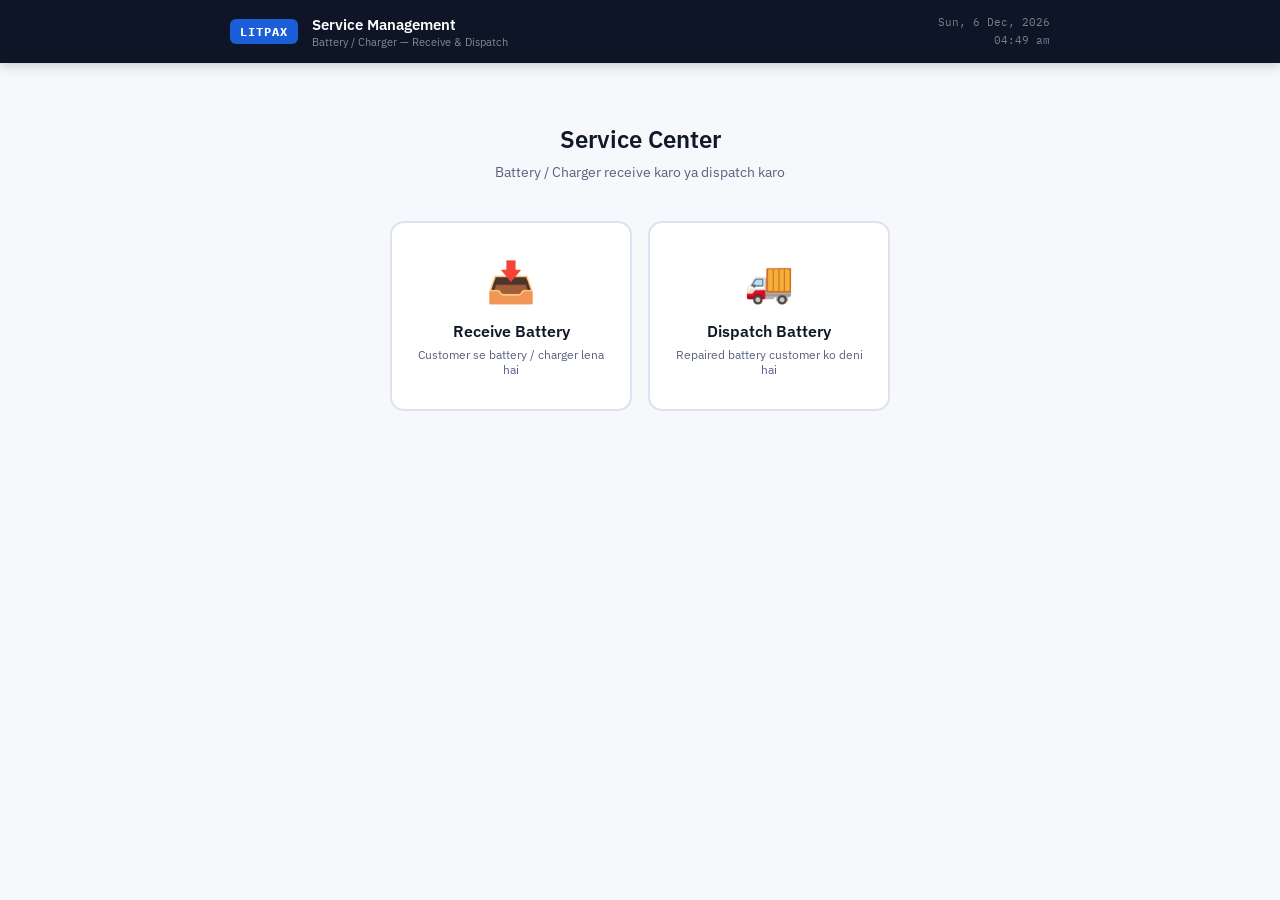
==== index.html @ 5b6a8c91 "Update index.html" ====
<!DOCTYPE html>
<html lang="en">
<head>
<meta charset="UTF-8">
<meta name="viewport" content="width=device-width, initial-scale=1.0">
<title>Litpax — Service Management</title>
<link href="https://fonts.googleapis.com/css2?family=IBM+Plex+Sans:wght@400;500;600&family=IBM+Plex+Mono:wght@400;500&display=swap" rel="stylesheet">
<style>
  :root{--primary:#0d1526;--blue:#1a5fd8;--surface2:#f7f8fc;--surface3:#eef0f8;--border:#dde1f0;--text:#111827;--text2:#5a6080;--text3:#8890b0;--success:#00b894;--warning:#f9a825;--danger:#e17055;--accent:#e94560;--radius:10px;--shadow:0 2px 16px rgba(13,21,38,0.08);}
  *{box-sizing:border-box;margin:0;padding:0;}
  body{font-family:'IBM Plex Sans',sans-serif;background:var(--surface2);color:var(--text);min-height:100vh;padding-bottom:60px;}

  .header{background:var(--primary);color:white;position:sticky;top:0;z-index:100;box-shadow:0 2px 12px rgba(13,21,38,0.22);}
  .header-inner{max-width:860px;margin:0 auto;padding:14px 20px;display:flex;align-items:center;gap:14px;}
  .logo{background:var(--blue);color:white;font-size:12px;font-weight:700;padding:5px 10px;border-radius:6px;letter-spacing:1px;font-family:'IBM Plex Mono',monospace;}
  .header-text h1{font-size:15px;font-weight:600;color:white;}
  .header-text p{font-size:11px;color:rgba(255,255,255,0.5);margin-top:1px;}
  .header-date{margin-left:auto;text-align:right;font-family:'IBM Plex Mono',monospace;font-size:11px;color:rgba(255,255,255,0.45);line-height:1.6;}

  .main{max-width:860px;margin:0 auto;padding:20px;}

  .home-screen{text-align:center;padding:40px 20px;}
  .home-title{font-size:24px;font-weight:600;color:var(--text);margin-bottom:8px;}
  .home-sub{font-size:14px;color:var(--text2);margin-bottom:40px;}
  .mode-grid{display:grid;grid-template-columns:1fr 1fr;gap:16px;max-width:500px;margin:0 auto;}
  .mode-card{background:white;border:2px solid var(--border);border-radius:14px;padding:32px 20px;cursor:pointer;transition:all 0.2s;text-align:center;}
  .mode-card:hover{transform:translateY(-4px);box-shadow:0 12px 32px rgba(13,21,38,0.12);}
  .mode-card.receive:hover{border-color:var(--blue);}
  .mode-card.dispatch:hover{border-color:var(--success);}
  .mode-icon{font-size:40px;margin-bottom:14px;}
  .mode-title{font-size:16px;font-weight:600;color:var(--text);margin-bottom:6px;}
  .mode-sub{font-size:12px;color:var(--text2);}

  .screen{display:none;}
  .screen.active{display:block;}

  .screen-header{display:flex;align-items:center;gap:12px;margin-bottom:20px;}
  .back-btn{background:white;border:1.5px solid var(--border);padding:8px 14px;border-radius:8px;font-size:13px;font-weight:500;color:var(--text2);cursor:pointer;display:flex;align-items:center;gap:6px;font-family:'IBM Plex Sans',sans-serif;transition:all 0.2s;}
  .back-btn:hover{background:var(--surface3);}
  .screen-title{font-size:18px;font-weight:600;color:var(--text);}
  .screen-sub{font-size:13px;color:var(--text2);}

  .card{background:white;border-radius:var(--radius);border:1px solid var(--border);padding:20px;margin-bottom:14px;box-shadow:var(--shadow);}
  .card-label{font-size:11px;font-weight:600;text-transform:uppercase;letter-spacing:0.8px;color:var(--text3);margin-bottom:14px;display:flex;align-items:center;gap:6px;}
  .card-label::after{content:'';flex:1;height:1px;background:var(--border);}

  .repair-id-box{background:#e8f0fe;border:1.5px solid #b3d0f7;border-radius:8px;padding:12px 16px;display:flex;align-items:center;justify-content:space-between;margin-bottom:14px;}
  .repair-id-label{font-size:11px;color:var(--blue);font-weight:600;text-transform:uppercase;letter-spacing:0.5px;}
  .repair-id-value{font-family:'IBM Plex Mono',monospace;font-size:16px;font-weight:700;color:var(--blue);}

  .form-grid{display:grid;grid-template-columns:1fr 1fr;gap:14px;}
  .form-grid .full{grid-column:1/-1;}
  @media(max-width:580px){.form-grid{grid-template-columns:1fr;}.form-grid .full{grid-column:1;}.mode-grid{grid-template-columns:1fr;}}
  .form-group{display:flex;flex-direction:column;gap:5px;}
  .form-group label{font-size:12px;font-weight:500;color:var(--text2);}
  .req{color:var(--accent);font-size:13px;}
  .form-group input,.form-group select,.form-group textarea{padding:10px 12px;border:1.5px solid var(--border);border-radius:8px;font-size:14px;font-family:'IBM Plex Sans',sans-serif;color:var(--text);background:var(--surface2);transition:all 0.2s;outline:none;width:100%;}
  .form-group input:focus,.form-group select:focus,.form-group textarea:focus{border-color:var(--blue);background:white;box-shadow:0 0 0 3px rgba(26,95,216,0.08);}
  .form-group textarea{resize:vertical;min-height:80px;}

  /* Disabled field style */
  .form-group input:disabled,.form-group select:disabled,.form-group textarea:disabled{
    background:#f0f0f0 !important;
    border-color:#d0d0d0 !important;
    color:#aaa !important;
    cursor:not-allowed !important;
    opacity:0.6;
  }
  .field-disabled-wrap label{color:#bbb !important;}

  .radio-group{display:flex;flex-wrap:wrap;gap:8px;}
  .radio-opt{display:flex;align-items:center;gap:6px;padding:8px 14px;border:1.5px solid var(--border);border-radius:8px;cursor:pointer;font-size:13px;color:var(--text2);background:var(--surface2);transition:all 0.2s;user-select:none;}
  .radio-opt input{display:none;}
  .radio-opt.selected{border-color:var(--blue);background:#e8f0fe;color:var(--blue);font-weight:500;}
  .radio-dot{width:14px;height:14px;border-radius:50%;border:2px solid var(--text3);display:flex;align-items:center;justify-content:center;flex-shrink:0;}
  .radio-opt.selected .radio-dot{border-color:var(--blue);background:var(--blue);}
  .radio-opt.selected .radio-dot::after{content:'';width:5px;height:5px;background:white;border-radius:50%;}

  .tag-group{display:flex;flex-wrap:wrap;gap:8px;}
  .tag-opt{padding:8px 14px;border-radius:8px;border:1.5px solid var(--border);font-size:13px;cursor:pointer;transition:all 0.2s;color:var(--text2);background:var(--surface2);user-select:none;}
  .tag-opt.yes.selected{background:#e8f8f4;border-color:var(--success);color:#00856e;}
  .tag-opt.no.selected{background:#fff0ec;border-color:var(--danger);color:#c0392b;}
  .tag-opt.partial.selected{background:#fff8e6;border-color:var(--warning);color:#9a7b00;}

  .loading-box{text-align:center;padding:40px;color:var(--text2);}
  .loading-spinner{width:32px;height:32px;border:3px solid var(--border);border-top-color:var(--blue);border-radius:50%;animation:spin 0.8s linear infinite;margin:0 auto 12px;}
  @keyframes spin{to{transform:rotate(360deg);}}
  .pending-list{display:flex;flex-direction:column;gap:10px;}
  .pending-card{background:white;border:1.5px solid var(--border);border-radius:10px;padding:14px 16px;cursor:pointer;transition:all 0.2s;}
  .pending-card:hover{border-color:var(--blue);box-shadow:0 4px 12px rgba(26,95,216,0.1);}
  .pending-card.selected{border-color:var(--blue);background:#e8f0fe;}
  .pending-id{font-family:'IBM Plex Mono',monospace;font-size:13px;font-weight:700;color:var(--blue);margin-bottom:4px;}
  .pending-info{font-size:12px;color:var(--text2);display:flex;gap:16px;flex-wrap:wrap;}
  .pending-badge{display:inline-block;padding:2px 8px;border-radius:6px;font-size:11px;font-weight:500;background:#fff8e6;color:#9a7b00;border:1px solid var(--warning);}

  .selected-info{background:#e8f0fe;border:1.5px solid #b3d0f7;border-radius:8px;padding:14px 16px;margin-bottom:14px;}
  .selected-info-title{font-size:11px;color:var(--blue);font-weight:600;text-transform:uppercase;letter-spacing:0.5px;margin-bottom:8px;}
  .info-row{display:flex;justify-content:space-between;font-size:13px;padding:4px 0;border-bottom:0.5px solid #b3d0f7;}
  .info-row:last-child{border-bottom:none;}
  .info-row span:first-child{color:var(--text2);}
  .info-row span:last-child{font-weight:500;color:var(--text);}

  .nav-btns{display:flex;justify-content:space-between;align-items:center;margin-top:24px;gap:12px;}
  .btn-back-nav{padding:12px 24px;border-radius:8px;border:1.5px solid var(--border);background:white;font-size:14px;font-weight:500;color:var(--text2);cursor:pointer;font-family:'IBM Plex Sans',sans-serif;transition:all 0.2s;}
  .btn-next{padding:12px 28px;border-radius:8px;border:none;background:var(--primary);color:white;font-size:14px;font-weight:600;cursor:pointer;font-family:'IBM Plex Sans',sans-serif;transition:all 0.2s;}
  .btn-next:hover{background:var(--blue);}
  .btn-submit-receive{padding:12px 28px;border-radius:8px;border:none;background:var(--blue);color:white;font-size:14px;font-weight:600;cursor:pointer;font-family:'IBM Plex Sans',sans-serif;}
  .btn-submit-dispatch{padding:12px 28px;border-radius:8px;border:none;background:var(--success);color:white;font-size:14px;font-weight:600;cursor:pointer;font-family:'IBM Plex Sans',sans-serif;}

  .steps-nav{display:flex;gap:8px;margin-bottom:20px;overflow-x:auto;scrollbar-width:none;}
  .steps-nav::-webkit-scrollbar{display:none;}
  .step-btn{display:flex;align-items:center;gap:6px;padding:8px 14px;border-radius:30px;border:1.5px solid var(--border);background:white;font-size:12px;font-weight:500;color:var(--text2);cursor:pointer;white-space:nowrap;font-family:'IBM Plex Sans',sans-serif;}
  .step-btn.active{background:var(--primary);color:white;border-color:var(--primary);}
  .step-btn.done{background:#e8f8f4;color:var(--success);border-color:var(--success);}
  .step-num{width:18px;height:18px;border-radius:50%;background:var(--surface3);font-size:10px;font-weight:600;display:flex;align-items:center;justify-content:center;}
  .step-btn.active .step-num{background:var(--blue);color:white;}
  .step-btn.done .step-num{background:var(--success);color:white;}
  .form-section{display:none;}
  .form-section.active{display:block;}

  .success-screen{display:none;text-align:center;padding:60px 20px;}
  .success-icon{width:72px;height:72px;border-radius:50%;display:flex;align-items:center;justify-content:center;font-size:32px;margin:0 auto 20px;animation:pop 0.4s ease;}
  .success-icon.receive{background:#e8f0fe;}
  .success-icon.dispatch{background:#e8f8f4;}
  @keyframes pop{0%{transform:scale(0.5);opacity:0}100%{transform:scale(1);opacity:1}}
  .success-screen h2{font-size:22px;font-weight:600;margin-bottom:8px;}
  .success-screen p{font-size:14px;color:var(--text2);margin-bottom:10px;}
  .big-id{display:inline-block;border-radius:8px;padding:12px 24px;font-family:'IBM Plex Mono',monospace;font-size:18px;font-weight:700;margin-bottom:8px;}
  .big-id.receive{background:#e8f0fe;color:var(--blue);}
  .big-id.dispatch{background:#e8f8f4;color:#00856e;}
  .id-note{font-size:12px;color:var(--text2);margin-bottom:24px;}
  .summary-row{display:flex;justify-content:space-between;padding:9px 0;border-bottom:1px solid var(--border);font-size:13px;}
  .summary-row:last-child{border-bottom:none;}
  .summary-row span:first-child{color:var(--text2);}
  .summary-row span:last-child{font-weight:500;max-width:55%;text-align:right;}
  .btn-home{padding:12px 28px;border-radius:8px;border:none;background:var(--primary);color:white;font-size:14px;font-weight:600;cursor:pointer;font-family:'IBM Plex Sans',sans-serif;margin-right:8px;}
  .btn-new-entry{padding:12px 28px;border-radius:8px;border:1.5px solid var(--border);background:white;color:var(--text2);font-size:14px;font-weight:500;cursor:pointer;font-family:'IBM Plex Sans',sans-serif;}

  .toast{position:fixed;bottom:20px;left:50%;transform:translateX(-50%);background:var(--primary);color:white;padding:12px 24px;border-radius:30px;font-size:13px;font-weight:500;z-index:999;opacity:0;transition:opacity 0.3s;pointer-events:none;}
  .toast.show{opacity:1;}
  .error-box{background:#fff0ec;border:1.5px solid var(--danger);border-radius:8px;padding:12px 16px;font-size:13px;color:#c0392b;margin-bottom:14px;display:none;}
  .btn-pdf{padding:12px 28px;border-radius:8px;border:none;background:#e74c3c;color:white;font-size:14px;font-weight:600;cursor:pointer;font-family:'IBM Plex Sans',sans-serif;margin-right:8px;}
  @media print{
    *{-webkit-print-color-adjust:exact!important;print-color-adjust:exact!important;}
    body{background:white!important;margin:0;padding:0;}
    .header,.steps-nav,.nav-btns,.btn-home,.btn-new-entry,.btn-pdf,.btn-new-entry,#toast,.screen-header{display:none!important;}
    .main{padding:0!important;max-width:100%!important;}
    .screen{display:none!important;}
    #receiveScreen{display:block!important;}
    .success-screen{display:block!important;padding:20px!important;text-align:left!important;}
    .card{box-shadow:none!important;border:1px solid #ddd!important;break-inside:avoid;}
    .receipt-header{display:flex!important;}
    .big-id{font-size:14px!important;padding:6px 12px!important;}
  }
  .receipt-header{display:flex;align-items:center;justify-content:space-between;border-bottom:2px solid #1a5fd8;padding-bottom:12px;margin-bottom:16px;}
  .receipt-logo{font-size:22px;font-weight:800;color:#1a5fd8;letter-spacing:2px;}
  .receipt-title{font-size:11px;color:#5a6080;}
  .receipt-table{width:100%;border-collapse:collapse;margin-top:8px;}
  .receipt-table td{padding:7px 10px;border:1px solid #dde1f0;font-size:12px;}
  .receipt-table td:first-child{font-weight:600;background:#f7f8fc;width:40%;color:#5a6080;}
  .receipt-table td:last-child{color:#111827;}
  .receipt-section{font-size:10px;font-weight:700;text-transform:uppercase;letter-spacing:1px;color:#8890b0;padding:8px 10px;background:#f7f8fc;border:1px solid #dde1f0;border-bottom:none;}
  .receipt-footer{margin-top:16px;padding-top:10px;border-top:1px solid #dde1f0;display:flex;justify-content:space-between;font-size:10px;color:#8890b0;}
</style>
</head>
<body>

<div class="header">
  <div class="header-inner">
    <div class="logo">LITPAX</div>
    <div class="header-text">
      <h1>Service Management</h1>
      <p>Battery / Charger — Receive & Dispatch</p>
    </div>
    <div class="header-date" id="headerDate"></div>
  </div>
</div>

<div class="main">

  <!-- HOME SCREEN -->
  <div class="screen active" id="homeScreen">
    <div class="home-screen">
      <div class="home-title">Service Center</div>
      <div class="home-sub">Battery / Charger receive karo ya dispatch karo</div>
      <div class="mode-grid">
        <div class="mode-card receive" onclick="showReceive()">
          <div class="mode-icon">📥</div>
          <div class="mode-title">Receive Battery</div>
          <div class="mode-sub">Customer se battery / charger lena hai</div>
        </div>
        <div class="mode-card dispatch" onclick="showDispatch()">
          <div class="mode-icon">🚚</div>
          <div class="mode-title">Dispatch Battery</div>
          <div class="mode-sub">Repaired battery customer ko deni hai</div>
        </div>
      </div>
    </div>
  </div>

  <!-- RECEIVE SCREEN -->
  <div class="screen" id="receiveScreen">
    <div class="screen-header">
      <button class="back-btn" onclick="goHome()">← Back</button>
      <div>
        <div class="screen-title">📥 Receive Battery</div>
        <div class="screen-sub">Nayi service entry</div>
      </div>
    </div>

    <div class="steps-nav">
      <button class="step-btn active" onclick="goToRStep(1)" id="rStepBtn1"><span class="step-num">1</span> Customer</button>
      <button class="step-btn" onclick="goToRStep(2)" id="rStepBtn2"><span class="step-num">2</span> Product</button>
      <button class="step-btn" onclick="goToRStep(3)" id="rStepBtn3"><span class="step-num">3</span> Details</button>
    </div>

    <!-- Receive Step 1 -->
    <div class="form-section active" id="rSection1">
      <div class="card">
        <div class="card-label">Repair ID (Auto)</div>
        <div class="repair-id-box">
          <div class="repair-id-label">Repair ID</div>
          <div class="repair-id-value" id="repairIdDisplay">—</div>
        </div>
        <div class="form-grid">
          <div class="form-group">
            <label>Sr. No. (Auto)</label>
            <input type="text" id="r_srNo" placeholder="Loading..." readonly style="background:#f0f6ff;border-color:#b3d0f7;color:var(--blue);font-weight:600">
          </div>
          <div class="form-group">
            <label>Receiving Date <span class="req">*</span></label>
            <input type="date" id="r_receivingDate" required>
          </div>
        </div>
      </div>
      <div class="card">
        <div class="card-label">Customer Details</div>
        <div class="form-grid">
          <div class="form-group">
            <label>Customer Name <span class="req">*</span></label>
            <input type="text" id="r_customerName" placeholder="Full name" required>
          </div>
          <div class="form-group">
            <label>Contact No. <span class="req">*</span></label>
            <input type="tel" id="r_contactNo" placeholder="10-digit mobile" maxlength="10" required>
          </div>
          <div class="form-group full">
            <label>Email</label>
            <input type="email" id="r_email" placeholder="customer@email.com">
          </div>
        </div>
      </div>
      <div class="nav-btns"><span></span><button class="btn-next" onclick="nextRStep(1)">Product Details →</button></div>
    </div>

    <!-- Receive Step 2 -->
    <div class="form-section" id="rSection2">
      <div class="card">
        <!-- CHANGE 1: "Battery + Charger Both" option removed -->
        <div class="card-label">Product Category <span class="req">*</span></div>
        <div class="radio-group">
          <label class="radio-opt selected" onclick="selectRadio(this,'r_category','Battery')"><input type="radio" name="rcat" checked><span class="radio-dot"></span> 🔋 Battery</label>
          <label class="radio-opt" onclick="selectRadio(this,'r_category','Charger')"><input type="radio" name="rcat"><span class="radio-dot"></span> ⚡ Charger</label>
        </div>
        <input type="hidden" id="r_category" value="Battery">
      </div>
      <div class="card">
        <div class="card-label">Product Info</div>
        <div class="form-grid">
          <!-- Battery Group -->
          <div style="grid-column:1/-1;" id="grp_batterySection">
            <div style="font-size:11px;font-weight:600;text-transform:uppercase;letter-spacing:0.8px;color:#1a5fd8;background:#e8f0fe;border-radius:6px;padding:6px 12px;margin-bottom:10px;">&#128267; Battery Details</div>
            <div style="display:grid;grid-template-columns:1fr 1fr;gap:14px;">
              <div class="form-group" id="grp_batteryType">
                <label>Battery Type</label>
                <select id="r_batteryType">
                  <option value="">-- Select --</option>
                  <option>2 Wheeler Battery</option>
                  <option>3 Wheeler Battery</option>
                  <option>Inverter Battery</option>
                  <option>Solar Battery</option>
                  <option>E-Rikshaw Battery</option>
                  <option>E Cycle Soft Pack</option>
                  <option>E Cycle Hard Pack</option>
                  <option>Other</option>
                </select>
              </div>
              <div class="form-group" id="grp_batteryModel">
                <label>Battery Model (Voltage)</label>
                <input type="text" id="r_batteryModel" placeholder="e.g. LFP-48V-100AH">
              </div>
              <div class="form-group" id="grp_batterySrNo">
                <label>Battery Sr. No.</label>
                <input type="text" id="r_batterySrNo" placeholder="Serial number">
              </div>
            </div>
          </div>

          <!-- Charger Group -->
          <div style="grid-column:1/-1;" id="grp_chargerSection">
            <div style="font-size:11px;font-weight:600;text-transform:uppercase;letter-spacing:0.8px;color:#00856e;background:#e8f8f4;border-radius:6px;padding:6px 12px;margin-bottom:10px;">&#9889; Charger Details</div>
            <div style="display:grid;grid-template-columns:1fr 1fr;gap:14px;">
              <div class="form-group" id="grp_chargerType">
                <label>Charger Type</label>
                <select id="r_chargerType">
                  <option value="">-- Select --</option>
                  <option>Indian Charger</option>
                  <option>Chinese Charger</option>
                  <option>Other</option>
                </select>
              </div>
              <div class="form-group" id="grp_chargerModel">
                <label>Charger Model</label>
                <input type="text" id="r_chargerModel" placeholder="e.g. CHR-48V-20A">
              </div>
              <div class="form-group" id="grp_chargerSrNo">
                <label>Charger Serial Number</label>
                <input type="text" id="r_chargerSrNo" placeholder="Charger serial number">
              </div>
            </div>
          </div>
          <div class="form-group">
            <label>Received Qty <span class="req">*</span></label>
            <input type="number" id="r_receivedQty" placeholder="0" min="1" required>
          </div>
          <div class="form-group">
            <label>Received Mode</label>
            <select id="r_receivedMode">
              <option value="">-- Select --</option>
              <option>Dropped by Customer</option>
              <option>Picked Up</option>
              <option>Courier Received</option>
            </select>
          </div>
          <div class="form-group full">
            <label>Problem Type <span class="req">*</span></label>
            <select id="r_problemType" required>
              <option value="">-- Select Problem Type --</option>
              <option>Voltage Issue</option>
              <option>Average Issue</option>
              <option>Charger Issue</option>
              <option>Connectivity / App Issue</option>
              <option>Cell Issue</option>
              <option>BMS Issue</option>
              <option>Parameter / Calibration</option>
              <option>Hardware Issue (Physical)</option>
              <option>Inverter Issue</option>
              <option>General Inquiry</option>
              <option>Dispatch / Tracking</option>
              <option>Internal / Handover</option>
              <option>Battery Issue</option>
              <option>Other</option>
            </select>
          </div>
          <div class="form-group full">
            <label>Problem Description <span class="req">*</span></label>
            <textarea id="r_problemDesc" placeholder="Customer ne kya bataya..." required></textarea>
          </div>
        </div>
      </div>
      <div class="nav-btns"><button class="btn-back-nav" onclick="prevRStep(2)">← Back</button><button class="btn-next" onclick="nextRStep(2)">More Details →</button></div>
    </div>

    <!-- Receive Step 3 -->
    <div class="form-section" id="rSection3">
      <div class="card">
        <div class="card-label">Warranty</div>
        <div class="tag-group">
          <div class="tag-opt yes" onclick="selectTag(this,'r_warranty','Yes')">✅ Yes</div>
          <div class="tag-opt no" onclick="selectTag(this,'r_warranty','No')">❌ No</div>
          <div class="tag-opt partial" onclick="selectTag(this,'r_warranty','Partial')">⚠️ Partial</div>
        </div>
        <input type="hidden" id="r_warranty" value="">
        <div style="margin-top:14px">
          <div class="form-group">
            <label>Warranty Claim Status</label>
            <select id="r_claimStatus">
              <option value="">-- Select --</option>
              <option>Claim Approved</option>
              <option>Claim Rejected</option>
              <option>Claim Pending</option>
              <option>No Claim</option>
            </select>
          </div>
        </div>
      </div>
      <div class="card">
        <div class="card-label">Staff & Transport</div>
        <div class="form-grid">
          <div class="form-group">
            <label>Received By <span class="req">*</span></label>
            <input type="text" id="r_receivedBy" placeholder="Staff name" required>
          </div>
          <div class="form-group">
            <label>Accepted By</label>
            <input type="text" id="r_acceptedBy" placeholder="Manager name">
          </div>
          <div class="form-group">
            <label>Estimated Dispatch Date</label>
            <input type="date" id="r_estimatedDispatchDate">
          </div>
          <div class="form-group full">
            <label>Transport Details (Inward)</label>
            <input type="text" id="r_transportInward" placeholder="e.g. BlueDart AWB 123456">
          </div>
          <div class="form-group full">
            <label>Receiving Remarks</label>
            <textarea id="r_remarks" placeholder="Additional info..."></textarea>
          </div>
        </div>
      </div>
      <div class="nav-btns"><button class="btn-back-nav" onclick="prevRStep(3)">← Back</button><button class="btn-submit-receive" onclick="submitReceive()">Submit Entry ✓</button></div>
    </div>

    <!-- Receive Success -->
    <div class="success-screen" id="receiveSuccess">
      <div style="background:white;border-radius:12px;border:1px solid #dde1f0;padding:24px;margin-bottom:16px;">
        <div class="receipt-header">
          <div>
            <div class="receipt-logo">LITPAX</div>
            <div class="receipt-title">Battery / Charger Service Center</div>
          </div>
          <div style="text-align:right;">
            <div style="font-size:11px;color:#5a6080;">Service Receipt</div>
            <div id="receiptDate" style="font-size:11px;color:#8890b0;"></div>
          </div>
        </div>
        <div style="background:#e8f0fe;border-radius:6px;padding:10px 14px;margin-bottom:14px;display:flex;align-items:center;justify-content:space-between;">
          <span style="font-size:11px;color:#1a5fd8;font-weight:600;text-transform:uppercase;letter-spacing:0.5px;">Repair ID</span>
          <span id="successReceiveId" style="font-family:'IBM Plex Mono',monospace;font-size:15px;font-weight:700;color:#1a5fd8;"></span>
        </div>
        <div id="receiveSummary"></div>
        <div class="receipt-footer">
          <span>Litpax Technology — Service Management System</span>
          <span id="receiptFooterDate"></span>
        </div>
      </div>
      <div style="display:flex;gap:10px;flex-wrap:wrap;">
        <button class="btn-pdf" onclick="printReceipt()">🖨️ Print / Save PDF</button>
        <button class="btn-home" onclick="goHome()">🏠 Home</button>
        <button class="btn-new-entry" onclick="resetReceive()">+ New Entry</button>
      </div>
    </div>
  </div>

  <!-- DISPATCH SCREEN -->
  <div class="screen" id="dispatchScreen">
    <div class="screen-header">
      <button class="back-btn" onclick="goHome()">← Back</button>
      <div>
        <div class="screen-title">🚚 Dispatch Battery</div>
        <div class="screen-sub">Pending repairs se select karo</div>
      </div>
    </div>

    <div class="form-section active" id="dSection1">
      <div class="card">
        <div class="card-label">Pending Repairs</div>
        <div id="pendingListContainer">
          <div class="loading-box" id="loadingBox">
            <div class="loading-spinner"></div>
            <p>Pending repairs load ho rahi hain...</p>
          </div>
          <div class="error-box" id="errorBox">Sheet se data load nahi ho paya. Check karo ki URL sahi hai.</div>
          <div class="pending-list" id="pendingList"></div>
        </div>
        <input type="hidden" id="d_selectedRepairId" value="">
        <input type="hidden" id="d_selectedRow" value="">
      </div>

      <div id="selectedInfoBox" style="display:none">
        <div class="selected-info">
          <div class="selected-info-title">Selected Entry</div>
          <div class="info-row"><span>Repair ID</span><span id="si_repairId" style="font-family:'IBM Plex Mono',monospace;color:var(--blue);font-weight:700"></span></div>
          <div class="info-row"><span>Customer</span><span id="si_customer"></span></div>
          <div class="info-row"><span>Contact</span><span id="si_contact"></span></div>
          <div class="info-row"><span>Product</span><span id="si_product"></span></div>
          <div class="info-row"><span>Received Qty</span><span id="si_receivedQty"></span></div>
          <div class="info-row"><span>Already Dispatched</span><span id="si_dispatchedQty"></span></div>
          <div class="info-row"><span style="font-weight:600">Pending Qty</span><span id="si_pendingQty" style="color:var(--danger);font-weight:600;font-family:'IBM Plex Mono',monospace"></span></div>
          <div class="info-row"><span>Received On</span><span id="si_receivedDate"></span></div>
        </div>
      </div>

      <div class="nav-btns"><span></span><button class="btn-next" onclick="goToDStep2()" id="dNextBtn" disabled style="opacity:0.5">Dispatch Details →</button></div>
    </div>

    <div class="form-section" id="dSection2">
      <div class="card">
        <div class="card-label">Dispatch Details</div>
        <div class="form-grid">
          <div class="form-group">
            <label>Dispatch Date <span class="req">*</span></label>
            <input type="date" id="d_dispatchDate" required>
          </div>
          <div class="form-group">
            <label>Dispatched Qty <span class="req">*</span></label>
            <input type="number" id="d_dispatchedQty" placeholder="0" min="1" required oninput="calcDispatchPending()">
          </div>
          <div class="form-group">
            <label>Pending Qty (Auto)</label>
            <input type="text" id="d_pendingQty" readonly style="background:#f0f6ff;border-color:#b3d0f7;color:var(--blue);font-weight:600;font-family:'IBM Plex Mono',monospace">
          </div>
          <div class="form-group">
            <label>Repair Status <span class="req">*</span></label>
            <select id="d_repairStatus" required>
              <option value="">-- Select --</option>
              <option>Repaired — Full</option>
              <option>Repaired — Partial</option>
              <option>Not Repairable</option>
              <option>Replaced</option>
            </select>
          </div>
          <div class="form-group full">
            <label>Transport Details (Outward)</label>
            <input type="text" id="d_transportOutward" placeholder="e.g. DTDC Tracking No. 789012">
          </div>
          <div class="form-group full">
            <label>Dispatched By <span class="req">*</span></label>
            <input type="text" id="d_dispatchedBy" placeholder="Staff name" required>
          </div>
          <div class="form-group">
            <label>Any Cost / Repair Cost</label>
            <input type="text" id="d_anyCost" placeholder="e.g. ₹500 (parts replaced)">
          </div>
          <div class="form-group full">
            <label>Dispatch Remarks</label>
            <textarea id="d_remarks" placeholder="Additional info..."></textarea>
          </div>
        </div>
      </div>
      <div class="nav-btns"><button class="btn-back-nav" onclick="backToDStep1()">← Back</button><button class="btn-submit-dispatch" onclick="submitDispatch()">Dispatch Karo 🚚</button></div>
    </div>

    <div class="success-screen" id="dispatchSuccess">
      <div class="success-icon dispatch">🚚</div>
      <h2>Battery Dispatched!</h2>
      <p>Sheet mein record update ho gaya:</p>
      <div class="big-id dispatch" id="successDispatchId"></div>
      <p class="id-note">Entry successfully updated</p>
      <div class="card" style="text-align:left;margin-bottom:20px;" id="dispatchSummary"></div>
      <button class="btn-home" onclick="goHome()">🏠 Home</button>
      <button class="btn-new-entry" onclick="resetDispatch()">+ Aur Dispatch</button>
    </div>
  </div>

</div>

<div class="toast" id="toast"></div>

<script>
  const APPS_SCRIPT_URL = 'https://script.google.com/macros/s/AKfycbwjwhRa7L4z2KiZMtl7ZtJKNHwQqeP1v1tVxkPYCJ9De_3imyHVYKlcOSgBSyPsxGzB/exec';

  let repairId = '';
  let rCurrentStep = 1;
  let selectedRepairData = null;
  let allPendingData = [];

  window.onload = function() {
    const now = new Date();
    const opts = {weekday:'short',day:'numeric',month:'short',year:'numeric'};
    document.getElementById('headerDate').innerHTML = now.toLocaleDateString('en-IN',opts)+'<br>'+now.toLocaleTimeString('en-IN',{hour:'2-digit',minute:'2-digit'});
    document.getElementById('r_receivingDate').value = now.toISOString().split('T')[0];
    document.getElementById('d_dispatchDate').value = now.toISOString().split('T')[0];
    repairId = generateRepairId();
    document.getElementById('repairIdDisplay').textContent = repairId;
    // Default: Battery selected, apply field states
    applyProductCategoryRules('Battery');
  };

  function generateRepairId() {
    const now = new Date();
    const dd = String(now.getDate()).padStart(2,'0');
    const mm = String(now.getMonth()+1).padStart(2,'0');
    const yy = String(now.getFullYear()).slice(-2);
    const hh = String(now.getHours()).padStart(2,'0');
    const min = String(now.getMinutes()).padStart(2,'0');
    const ss = String(now.getSeconds()).padStart(2,'0');
    return 'LTX-R-'+dd+mm+yy+'-'+hh+min+ss;
  }

  // ---- CHANGE 3: Enable/Disable fields based on Product Category ----
  function applyProductCategoryRules(category) {
    const batteryTypeField  = document.getElementById('r_batteryType');
    const batteryModelField = document.getElementById('r_batteryModel');
    const batterySection    = document.getElementById('grp_batterySection');
    const chargerSection    = document.getElementById('grp_chargerSection');
    const chargerModelField  = document.getElementById('r_chargerModel');
    const chargerSrNoField   = document.getElementById('r_chargerSrNo');
    const chargerTypeField   = document.getElementById('r_chargerType');
    const batterySrNoField   = document.getElementById('r_batterySrNo');

    if (category === 'Battery') {
      // Battery section: ACTIVE
      batteryTypeField.disabled  = false;
      batteryModelField.disabled = false;
      batterySrNoField.disabled  = false;
      batterySection.style.opacity      = '1';
      batterySection.style.pointerEvents = 'auto';
      // Charger section: DISABLED
      chargerModelField.disabled = true;  chargerModelField.value = '';
      chargerSrNoField.disabled  = true;  chargerSrNoField.value  = '';
      chargerTypeField.disabled  = true;  chargerTypeField.value  = '';
      chargerSection.style.opacity      = '0.35';
      chargerSection.style.pointerEvents = 'none';
    } else if (category === 'Charger') {
      // Charger section: ACTIVE
      chargerModelField.disabled = false;
      chargerSrNoField.disabled  = false;
      chargerTypeField.disabled  = false;
      chargerSection.style.opacity      = '1';
      chargerSection.style.pointerEvents = 'auto';
      // Battery section: DISABLED
      batteryTypeField.disabled  = true;  batteryTypeField.value  = '';
      batteryModelField.disabled = true;  batteryModelField.value = '';
      batterySrNoField.disabled  = true;  batterySrNoField.value  = '';
      batterySection.style.opacity      = '0.35';
      batterySection.style.pointerEvents = 'none';
    }
  }

  function showScreen(id) {
    document.querySelectorAll('.screen').forEach(s => s.classList.remove('active'));
    document.getElementById(id).classList.add('active');
    window.scrollTo(0,0);
  }

  function goHome() { showScreen('homeScreen'); }

  function showReceive() {
    showScreen('receiveScreen');
    repairId = generateRepairId();
    document.getElementById('repairIdDisplay').textContent = repairId;
    fetchNextSrNo();
  }

  function fetchNextSrNo() {
    document.getElementById('r_srNo').value = '';
    document.getElementById('r_srNo').placeholder = 'Loading...';
    window.handleSrNoData = function(result) {
      document.getElementById('r_srNo').value = result.lastSrNo || 1;
      document.getElementById('r_srNo').placeholder = '';
    };
    var oldScript = document.getElementById('srNoScript');
    if (oldScript) oldScript.remove();
    var script = document.createElement('script');
    script.id = 'srNoScript';
    script.onerror = function() {
      document.getElementById('r_srNo').value = 1;
      document.getElementById('r_srNo').placeholder = '';
    };
    script.src = APPS_SCRIPT_URL + '?action=getPending&callback=handleSrNoData';
    document.body.appendChild(script);
  }

  function showDispatch() {
    showScreen('dispatchScreen');
    loadPendingRepairs();
  }

  function updateRSteps() {
    for (let i = 1; i <= 3; i++) {
      const btn = document.getElementById('rStepBtn'+i);
      btn.className = 'step-btn';
      if (i < rCurrentStep) btn.classList.add('done');
      else if (i === rCurrentStep) btn.classList.add('active');
    }
  }

  function goToRStep(step) {
    if (step > rCurrentStep) return;
    document.getElementById('rSection'+rCurrentStep).classList.remove('active');
    rCurrentStep = step;
    document.getElementById('rSection'+rCurrentStep).classList.add('active');
    updateRSteps(); window.scrollTo(0,0);
  }

  function nextRStep(from) {
    if (!validateSection('rSection'+from)) return;
    document.getElementById('rSection'+from).classList.remove('active');
    rCurrentStep = from + 1;
    document.getElementById('rSection'+rCurrentStep).classList.add('active');
    updateRSteps(); window.scrollTo(0,0);
  }

  function prevRStep(from) {
    document.getElementById('rSection'+from).classList.remove('active');
    rCurrentStep = from - 1;
    document.getElementById('rSection'+rCurrentStep).classList.add('active');
    updateRSteps(); window.scrollTo(0,0);
  }

  function validateSection(sectionId) {
    const required = document.querySelectorAll('#'+sectionId+' [required]:not(:disabled)');
    let valid = true, firstInvalid = null;
    required.forEach(el => {
      const val = el.tagName === 'SELECT' ? el.value : el.value.trim();
      if (!val) {
        el.style.borderColor = '#e94560';
        if (!firstInvalid) firstInvalid = el;
        valid = false;
      } else { el.style.borderColor = ''; }
    });
    if (!valid) { if (firstInvalid) firstInvalid.focus(); showToast('⚠️ Sabhi required fields bharein'); }
    return valid;
  }

  async function submitReceive() {
    if (!validateSection('rSection3')) return;

    const submitBtn = document.querySelector('.btn-submit-receive');
    submitBtn.disabled = true;
    submitBtn.textContent = '⏳ Submitting...';

    const data = {
      action: 'receive',
      'Repair ID': repairId,
      'Sr No': document.getElementById('r_srNo').value,
      'Receiving Date': document.getElementById('r_receivingDate').value,
      'Customer Name': document.getElementById('r_customerName').value,
      'Contact No': document.getElementById('r_contactNo').value,
      'Email': document.getElementById('r_email').value,
      'Category': document.getElementById('r_category').value,
      'Battery Type': document.getElementById('r_batteryType').value,
      'Battery Model': document.getElementById('r_batteryModel').value,
      'Battery Sr No': document.getElementById('r_batterySrNo').value,
      'Charger Model': document.getElementById('r_chargerModel').value,
      'Charger Sr No': document.getElementById('r_chargerSrNo').value,
      'Charger Type': document.getElementById('r_chargerType').value,
      'Received Qty': document.getElementById('r_receivedQty').value,
      'Received Mode': document.getElementById('r_receivedMode').value,
      'Problem Type': document.getElementById('r_problemType').value,
      'Problem Description': document.getElementById('r_problemDesc').value,
      'Warranty': document.getElementById('r_warranty').value,
      'Warranty Claim Status': document.getElementById('r_claimStatus').value,
      'Repair Status': 'Received',
      'Received By': document.getElementById('r_receivedBy').value,
      'Accepted By': document.getElementById('r_acceptedBy').value,
      'Estimated Dispatch Date': document.getElementById('r_estimatedDispatchDate').value,
      'Transport Details (Inward)': document.getElementById('r_transportInward').value,
      'Receiving Remarks': document.getElementById('r_remarks').value,
    };

    fetch(APPS_SCRIPT_URL, {method:'POST',mode:'no-cors',headers:{'Content-Type':'application/json'},body:JSON.stringify(data)});

    document.getElementById('rSection3').classList.remove('active');
    document.getElementById('receiveSuccess').style.display = 'block';
    document.getElementById('successReceiveId').textContent = repairId;
    const now = new Date();
    const dateStr = now.toLocaleDateString('en-IN', {day:'2-digit',month:'short',year:'numeric'});
    const timeStr = now.toLocaleTimeString('en-IN', {hour:'2-digit',minute:'2-digit'});
    document.getElementById('receiptDate').textContent = dateStr + ' ' + timeStr;
    document.getElementById('receiptFooterDate').textContent = dateStr + ' ' + timeStr;
    document.getElementById('receiveSummary').innerHTML = `
      <div class="receipt-section">Customer Details</div>
      <table class="receipt-table">
        <tr><td>Customer Name</td><td>${data['Customer Name']}</td></tr>
        <tr><td>Contact No.</td><td>${data['Contact No']}</td></tr>
        <tr><td>Email</td><td>${data['Email'] || '—'}</td></tr>
      </table>
      <div class="receipt-section" style="margin-top:8px;">Product Details</div>
      <table class="receipt-table">
        <tr><td>Category</td><td>${data['Category']}</td></tr>
        <tr><td>Battery Type</td><td>${data['Battery Type'] || '—'}</td></tr>
        <tr><td>Battery Model (Voltage)</td><td>${data['Battery Model'] || '—'}</td></tr>
        <tr><td>Charger Model</td><td>${data['Charger Model'] || '—'}</td></tr>
        <tr><td>Charger Serial No.</td><td>${data['Charger Sr No'] || '—'}</td></tr>
        <tr><td>Charger Type</td><td>${data['Charger Type'] || '—'}</td></tr>
        <tr><td>Battery Sr. No.</td><td>${data['Battery Sr No'] || '—'}</td></tr>
        <tr><td>Received Qty</td><td>${data['Received Qty']}</td></tr>
        <tr><td>Received Mode</td><td>${data['Received Mode'] || '—'}</td></tr>
      </table>
      <div class="receipt-section" style="margin-top:8px;">Service Details</div>
      <table class="receipt-table">
        <tr><td>Problem Type</td><td>${data['Problem Type']}</td></tr>
        <tr><td>Remarks</td><td>${data['Problem Description'] || '—'}</td></tr>
        <tr><td>Warranty</td><td>${data['Warranty'] || '—'}</td></tr>
        <tr><td>Warranty Claim</td><td>${data['Warranty Claim Status'] || '—'}</td></tr>
        <tr><td>Receiving Date</td><td>${data['Receiving Date']}</td></tr>
        <tr><td>Est. Dispatch Date</td><td>${data['Estimated Dispatch Date'] || '—'}</td></tr>
        <tr><td>Received By</td><td>${data['Received By']}</td></tr>
        <tr><td>Accepted By</td><td>${data['Accepted By'] || '—'}</td></tr>
      </table>`;
    submitBtn.disabled = false;
    submitBtn.textContent = 'Submit Entry ✓';
    window.scrollTo(0,0);
  }

  function printReceipt() { window.print(); }

  function resetReceive() {
    document.getElementById('receiveSuccess').style.display = 'none';
    document.querySelectorAll('#receiveScreen input:not([type=radio]),#receiveScreen select,#receiveScreen textarea').forEach(el => {
      if (el.type === 'date') el.value = new Date().toISOString().split('T')[0];
      else el.value = '';
    });
    repairId = generateRepairId();
    document.getElementById('repairIdDisplay').textContent = repairId;
    document.getElementById('r_category').value = 'Battery';
    document.getElementById('r_warranty').value = '';
    document.querySelectorAll('#receiveScreen .radio-opt').forEach((o,i) => o.classList.toggle('selected',i===0));
    document.querySelectorAll('#receiveScreen .tag-opt').forEach(o => o.classList.remove('selected'));
    applyProductCategoryRules('Battery');
    rCurrentStep = 1;
    document.querySelectorAll('#receiveScreen .form-section').forEach((s,i) => s.classList.toggle('active', i===0));
    updateRSteps();
    window.scrollTo(0,0);
  }

  // ---- DISPATCH ----
  function loadPendingRepairs() {
    document.getElementById('loadingBox').style.display = 'block';
    document.getElementById('errorBox').style.display = 'none';
    document.getElementById('pendingList').innerHTML = '';
    document.getElementById('selectedInfoBox').style.display = 'none';
    document.getElementById('d_selectedRepairId').value = '';
    document.getElementById('dNextBtn').disabled = true;
    document.getElementById('dNextBtn').style.opacity = '0.5';

    window.handlePendingData = function(result) {
      document.getElementById('loadingBox').style.display = 'none';
      if (result.data && result.data.length > 0) {
        renderPendingList(result.data);
      } else {
        document.getElementById('pendingList').innerHTML = '<div style="text-align:center;padding:30px;color:var(--text2);font-size:14px;">Koi pending repair nahi hai ✅</div>';
      }
    };
    var oldScript = document.getElementById('pendingScript');
    if (oldScript) oldScript.remove();
    var script = document.createElement('script');
    script.id = 'pendingScript';
    script.onerror = function() {
      document.getElementById('loadingBox').style.display = 'none';
      document.getElementById('errorBox').style.display = 'block';
    };
    script.src = APPS_SCRIPT_URL + '?action=getPending&callback=handlePendingData';
    document.body.appendChild(script);
  }

  function renderPendingList(data) {
    allPendingData = data;
    const list = document.getElementById('pendingList');
    list.innerHTML = '<div class="form-group"><label>Repair ID / Customer Name select karo</label><select id="pendingDropdown" style="font-size:14px;padding:10px 14px;width:100%" onchange="onDropdownSelect(this)"><option value="">-- Select Repair ID --</option></select></div>';
    const dropdown = document.getElementById('pendingDropdown');
    data.forEach((row, idx) => {
      const opt = document.createElement('option');
      opt.value = idx;
      opt.textContent = row.repairId + ' — ' + row.customerName + ' (' + (row.category || '') + (row.batteryModel ? ' ' + row.batteryModel : '') + ') | Pending: ' + row.pendingQty;
      dropdown.appendChild(opt);
    });
  }

  function onDropdownSelect(sel) {
    if (!sel.value) {
      document.getElementById('selectedInfoBox').style.display = 'none';
      document.getElementById('dNextBtn').disabled = true;
      document.getElementById('dNextBtn').style.opacity = '0.5';
      return;
    }
    const row = allPendingData[parseInt(sel.value)];
    selectPendingCard(row);
  }

  function selectPendingCard(row) {
    selectedRepairData = row;
    document.getElementById('d_selectedRepairId').value = row.repairId;
    document.getElementById('d_selectedRow').value = row.rowIndex;
    document.getElementById('si_repairId').textContent = row.repairId;
    document.getElementById('si_customer').textContent = row.customerName;
    document.getElementById('si_contact').textContent = row.contactNo;
    document.getElementById('si_product').textContent = (row.category || '') + (row.batteryModel ? ' — '+row.batteryModel : '');
    document.getElementById('si_receivedQty').textContent = row.receivedQty;
    document.getElementById('si_dispatchedQty').textContent = row.dispatchedQty || 0;
    document.getElementById('si_pendingQty').textContent = row.pendingQty;
    document.getElementById('si_receivedDate').textContent = row.receivingDate;
    document.getElementById('selectedInfoBox').style.display = 'block';
    document.getElementById('dNextBtn').disabled = false;
    document.getElementById('dNextBtn').style.opacity = '1';
    calcDispatchPending();
  }

  function goToDStep2() {
    if (!document.getElementById('d_selectedRepairId').value) {
      showToast('⚠️ Pehle ek Repair ID select karo');
      return;
    }
    document.getElementById('dSection1').classList.remove('active');
    document.getElementById('dSection2').classList.add('active');
    window.scrollTo(0,0);
  }

  function backToDStep1() {
    document.getElementById('dSection2').classList.remove('active');
    document.getElementById('dSection1').classList.add('active');
    window.scrollTo(0,0);
  }

  function calcDispatchPending() {
    const currentPending = parseInt(selectedRepairData?.pendingQty) || 0;
    const newDispatch = parseInt(document.getElementById('d_dispatchedQty').value) || 0;
    const remaining = Math.max(0, currentPending - newDispatch);
    document.getElementById('d_pendingQty').value = remaining;
  }

  function submitDispatch() {
    if (!validateSection('dSection2')) return;
    const data = {
      action: 'dispatch',
      rowIndex: document.getElementById('d_selectedRow').value,
      'Repair ID': document.getElementById('d_selectedRepairId').value,
      'Dispatch Date': document.getElementById('d_dispatchDate').value,
      'New Dispatched Qty': document.getElementById('d_dispatchedQty').value,
      'Pending Qty': document.getElementById('d_pendingQty').value,
      'Repair Status': document.getElementById('d_repairStatus').value,
      'Transport Details (Outward)': document.getElementById('d_transportOutward').value,
      'Dispatched By': document.getElementById('d_dispatchedBy').value,
      'Any Cost': document.getElementById('d_anyCost').value,
      'Dispatch Remarks': document.getElementById('d_remarks').value,
    };

    fetch(APPS_SCRIPT_URL, {method:'POST',mode:'no-cors',headers:{'Content-Type':'application/json'},body:JSON.stringify(data)});

    document.getElementById('dSection2').classList.remove('active');
    document.getElementById('dispatchSuccess').style.display = 'block';
    document.getElementById('successDispatchId').textContent = data['Repair ID'];
    document.getElementById('dispatchSummary').innerHTML = `
      <div class="summary-row"><span>Repair ID</span><span style="color:#00856e;font-family:'IBM Plex Mono',monospace;font-weight:700">${data['Repair ID']}</span></div>
      <div class="summary-row"><span>Customer</span><span>${selectedRepairData?.customerName || '—'}</span></div>
      <div class="summary-row"><span>Dispatch Date</span><span>${data['Dispatch Date']}</span></div>
      <div class="summary-row"><span>Dispatched Qty</span><span>${data['New Dispatched Qty']}</span></div>
      <div class="summary-row"><span>Pending Qty</span><span>${data['Pending Qty']}</span></div>
      <div class="summary-row"><span>Status</span><span>${data['Repair Status']}</span></div>
      <div class="summary-row"><span>Dispatched By</span><span>${data['Dispatched By']}</span></div>`;
    window.scrollTo(0,0);
  }

  function resetDispatch() {
    document.getElementById('dispatchSuccess').style.display = 'none';
    document.getElementById('dSection2').classList.remove('active');
    document.getElementById('dSection1').classList.add('active');
    document.querySelectorAll('#dispatchScreen input:not([type=hidden]),#dispatchScreen select,#dispatchScreen textarea').forEach(el => {
      if (el.type === 'date') el.value = new Date().toISOString().split('T')[0];
      else el.value = '';
    });
    selectedRepairData = null;
    loadPendingRepairs();
    window.scrollTo(0,0);
  }

  function selectRadio(el, fieldId, val) {
    document.querySelectorAll(`[name="${el.querySelector('input').name}"]`).forEach(i => i.closest('.radio-opt').classList.remove('selected'));
    el.classList.add('selected');
    document.getElementById(fieldId).value = val;
    // CHANGE 3: Apply field rules on category change
    if (fieldId === 'r_category') {
      applyProductCategoryRules(val);
    }
  }

  function selectTag(el, fieldId, val) {
    el.parentElement.querySelectorAll('.tag-opt').forEach(o => o.classList.remove('selected'));
    el.classList.add('selected');
    document.getElementById(fieldId).value = val;
  }

  function showToast(msg) {
    const t = document.getElementById('toast');
    t.textContent = msg;
    t.classList.add('show');
    setTimeout(() => t.classList.remove('show'), 3000);
  }
</script>
</body>
</html>
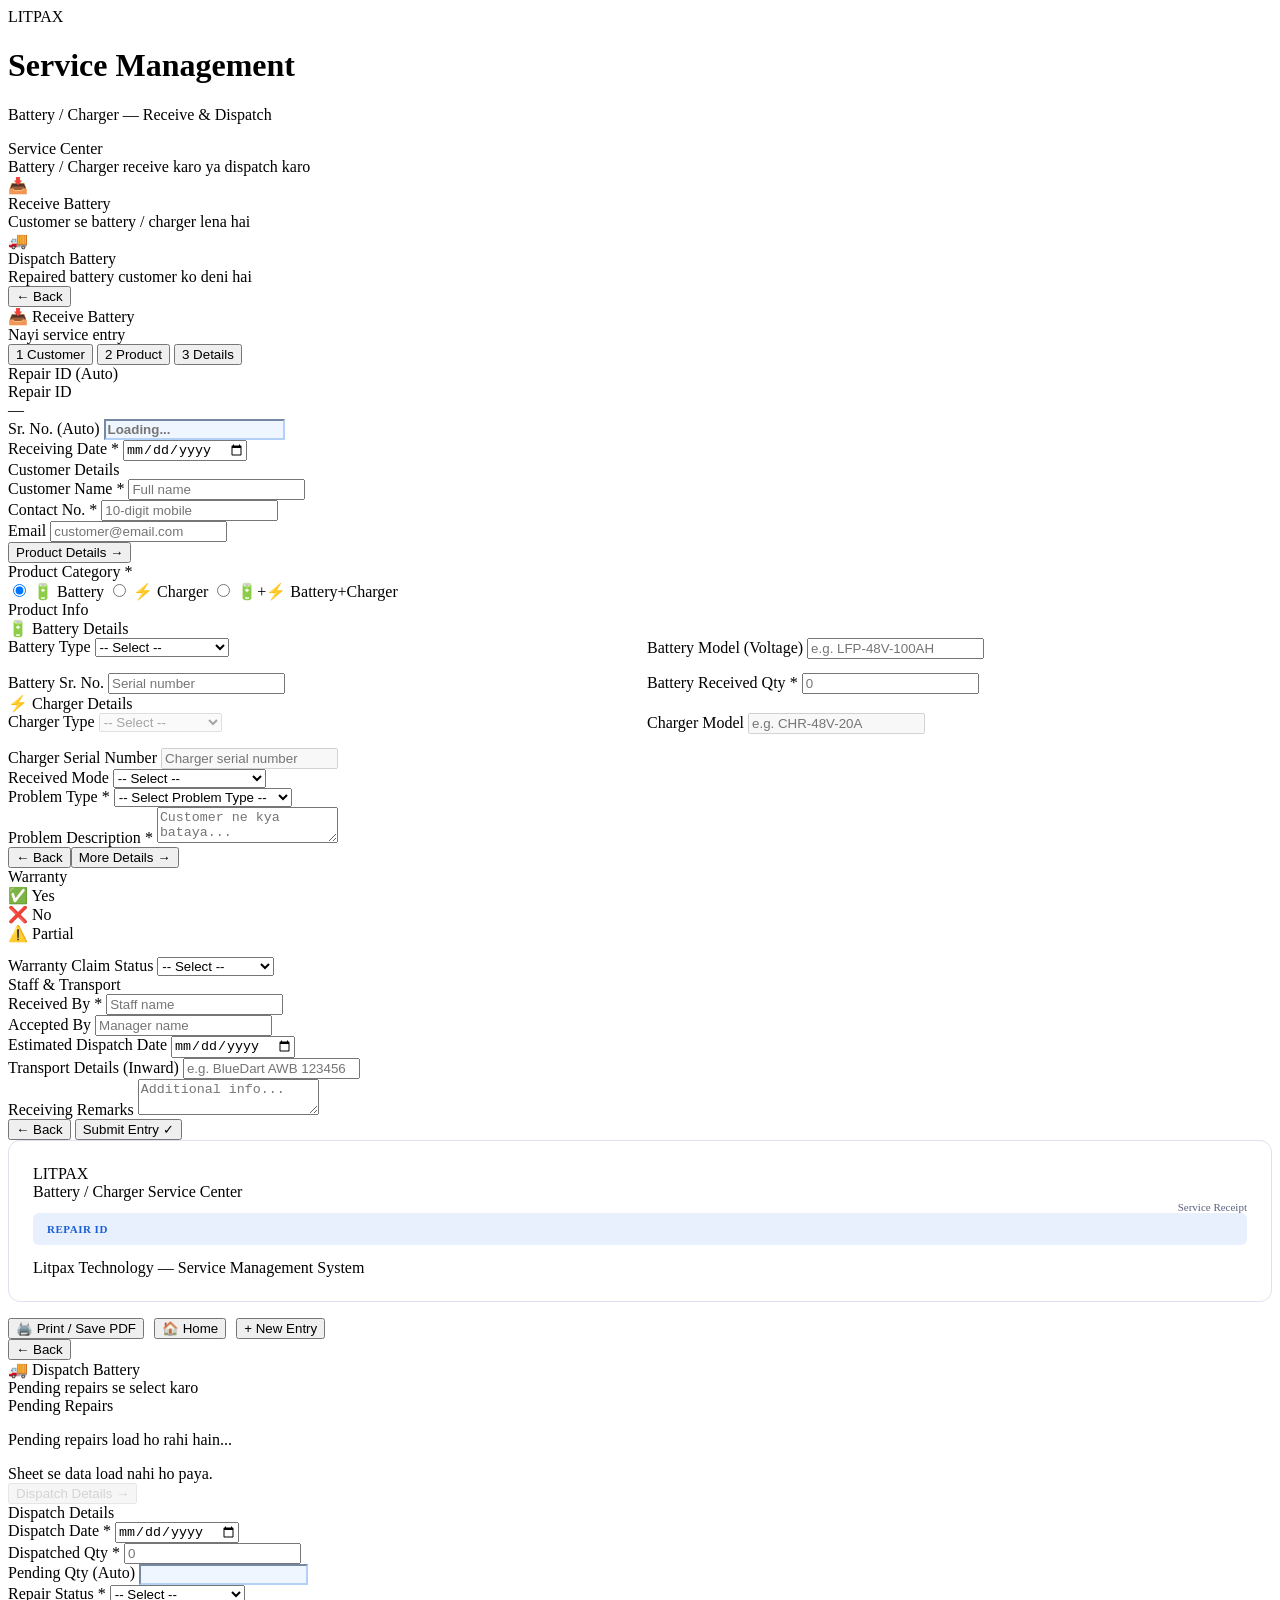
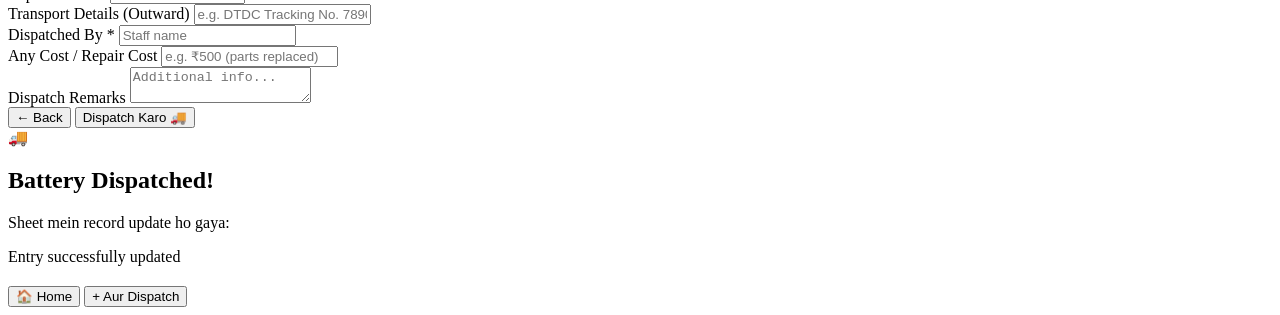
==== commit 5f6da47c: "Update index.html" ====
--- a/index.html
+++ b/index.html
@@ -5,163 +5,7 @@
 <meta name="viewport" content="width=device-width, initial-scale=1.0">
 <title>Litpax — Service Management</title>
 <link href="https://fonts.googleapis.com/css2?family=IBM+Plex+Sans:wght@400;500;600&family=IBM+Plex+Mono:wght@400;500&display=swap" rel="stylesheet">
-<style>
-  :root{--primary:#0d1526;--blue:#1a5fd8;--surface2:#f7f8fc;--surface3:#eef0f8;--border:#dde1f0;--text:#111827;--text2:#5a6080;--text3:#8890b0;--success:#00b894;--warning:#f9a825;--danger:#e17055;--accent:#e94560;--radius:10px;--shadow:0 2px 16px rgba(13,21,38,0.08);}
-  *{box-sizing:border-box;margin:0;padding:0;}
-  body{font-family:'IBM Plex Sans',sans-serif;background:var(--surface2);color:var(--text);min-height:100vh;padding-bottom:60px;}
-
-  .header{background:var(--primary);color:white;position:sticky;top:0;z-index:100;box-shadow:0 2px 12px rgba(13,21,38,0.22);}
-  .header-inner{max-width:860px;margin:0 auto;padding:14px 20px;display:flex;align-items:center;gap:14px;}
-  .logo{background:var(--blue);color:white;font-size:12px;font-weight:700;padding:5px 10px;border-radius:6px;letter-spacing:1px;font-family:'IBM Plex Mono',monospace;}
-  .header-text h1{font-size:15px;font-weight:600;color:white;}
-  .header-text p{font-size:11px;color:rgba(255,255,255,0.5);margin-top:1px;}
-  .header-date{margin-left:auto;text-align:right;font-family:'IBM Plex Mono',monospace;font-size:11px;color:rgba(255,255,255,0.45);line-height:1.6;}
-
-  .main{max-width:860px;margin:0 auto;padding:20px;}
-
-  .home-screen{text-align:center;padding:40px 20px;}
-  .home-title{font-size:24px;font-weight:600;color:var(--text);margin-bottom:8px;}
-  .home-sub{font-size:14px;color:var(--text2);margin-bottom:40px;}
-  .mode-grid{display:grid;grid-template-columns:1fr 1fr;gap:16px;max-width:500px;margin:0 auto;}
-  .mode-card{background:white;border:2px solid var(--border);border-radius:14px;padding:32px 20px;cursor:pointer;transition:all 0.2s;text-align:center;}
-  .mode-card:hover{transform:translateY(-4px);box-shadow:0 12px 32px rgba(13,21,38,0.12);}
-  .mode-card.receive:hover{border-color:var(--blue);}
-  .mode-card.dispatch:hover{border-color:var(--success);}
-  .mode-icon{font-size:40px;margin-bottom:14px;}
-  .mode-title{font-size:16px;font-weight:600;color:var(--text);margin-bottom:6px;}
-  .mode-sub{font-size:12px;color:var(--text2);}
-
-  .screen{display:none;}
-  .screen.active{display:block;}
-
-  .screen-header{display:flex;align-items:center;gap:12px;margin-bottom:20px;}
-  .back-btn{background:white;border:1.5px solid var(--border);padding:8px 14px;border-radius:8px;font-size:13px;font-weight:500;color:var(--text2);cursor:pointer;display:flex;align-items:center;gap:6px;font-family:'IBM Plex Sans',sans-serif;transition:all 0.2s;}
-  .back-btn:hover{background:var(--surface3);}
-  .screen-title{font-size:18px;font-weight:600;color:var(--text);}
-  .screen-sub{font-size:13px;color:var(--text2);}
-
-  .card{background:white;border-radius:var(--radius);border:1px solid var(--border);padding:20px;margin-bottom:14px;box-shadow:var(--shadow);}
-  .card-label{font-size:11px;font-weight:600;text-transform:uppercase;letter-spacing:0.8px;color:var(--text3);margin-bottom:14px;display:flex;align-items:center;gap:6px;}
-  .card-label::after{content:'';flex:1;height:1px;background:var(--border);}
-
-  .repair-id-box{background:#e8f0fe;border:1.5px solid #b3d0f7;border-radius:8px;padding:12px 16px;display:flex;align-items:center;justify-content:space-between;margin-bottom:14px;}
-  .repair-id-label{font-size:11px;color:var(--blue);font-weight:600;text-transform:uppercase;letter-spacing:0.5px;}
-  .repair-id-value{font-family:'IBM Plex Mono',monospace;font-size:16px;font-weight:700;color:var(--blue);}
-
-  .form-grid{display:grid;grid-template-columns:1fr 1fr;gap:14px;}
-  .form-grid .full{grid-column:1/-1;}
-  @media(max-width:580px){.form-grid{grid-template-columns:1fr;}.form-grid .full{grid-column:1;}.mode-grid{grid-template-columns:1fr;}}
-  .form-group{display:flex;flex-direction:column;gap:5px;}
-  .form-group label{font-size:12px;font-weight:500;color:var(--text2);}
-  .req{color:var(--accent);font-size:13px;}
-  .form-group input,.form-group select,.form-group textarea{padding:10px 12px;border:1.5px solid var(--border);border-radius:8px;font-size:14px;font-family:'IBM Plex Sans',sans-serif;color:var(--text);background:var(--surface2);transition:all 0.2s;outline:none;width:100%;}
-  .form-group input:focus,.form-group select:focus,.form-group textarea:focus{border-color:var(--blue);background:white;box-shadow:0 0 0 3px rgba(26,95,216,0.08);}
-  .form-group textarea{resize:vertical;min-height:80px;}
-
-  /* Disabled field style */
-  .form-group input:disabled,.form-group select:disabled,.form-group textarea:disabled{
-    background:#f0f0f0 !important;
-    border-color:#d0d0d0 !important;
-    color:#aaa !important;
-    cursor:not-allowed !important;
-    opacity:0.6;
-  }
-  .field-disabled-wrap label{color:#bbb !important;}
-
-  .radio-group{display:flex;flex-wrap:wrap;gap:8px;}
-  .radio-opt{display:flex;align-items:center;gap:6px;padding:8px 14px;border:1.5px solid var(--border);border-radius:8px;cursor:pointer;font-size:13px;color:var(--text2);background:var(--surface2);transition:all 0.2s;user-select:none;}
-  .radio-opt input{display:none;}
-  .radio-opt.selected{border-color:var(--blue);background:#e8f0fe;color:var(--blue);font-weight:500;}
-  .radio-dot{width:14px;height:14px;border-radius:50%;border:2px solid var(--text3);display:flex;align-items:center;justify-content:center;flex-shrink:0;}
-  .radio-opt.selected .radio-dot{border-color:var(--blue);background:var(--blue);}
-  .radio-opt.selected .radio-dot::after{content:'';width:5px;height:5px;background:white;border-radius:50%;}
-
-  .tag-group{display:flex;flex-wrap:wrap;gap:8px;}
-  .tag-opt{padding:8px 14px;border-radius:8px;border:1.5px solid var(--border);font-size:13px;cursor:pointer;transition:all 0.2s;color:var(--text2);background:var(--surface2);user-select:none;}
-  .tag-opt.yes.selected{background:#e8f8f4;border-color:var(--success);color:#00856e;}
-  .tag-opt.no.selected{background:#fff0ec;border-color:var(--danger);color:#c0392b;}
-  .tag-opt.partial.selected{background:#fff8e6;border-color:var(--warning);color:#9a7b00;}
-
-  .loading-box{text-align:center;padding:40px;color:var(--text2);}
-  .loading-spinner{width:32px;height:32px;border:3px solid var(--border);border-top-color:var(--blue);border-radius:50%;animation:spin 0.8s linear infinite;margin:0 auto 12px;}
-  @keyframes spin{to{transform:rotate(360deg);}}
-  .pending-list{display:flex;flex-direction:column;gap:10px;}
-  .pending-card{background:white;border:1.5px solid var(--border);border-radius:10px;padding:14px 16px;cursor:pointer;transition:all 0.2s;}
-  .pending-card:hover{border-color:var(--blue);box-shadow:0 4px 12px rgba(26,95,216,0.1);}
-  .pending-card.selected{border-color:var(--blue);background:#e8f0fe;}
-  .pending-id{font-family:'IBM Plex Mono',monospace;font-size:13px;font-weight:700;color:var(--blue);margin-bottom:4px;}
-  .pending-info{font-size:12px;color:var(--text2);display:flex;gap:16px;flex-wrap:wrap;}
-  .pending-badge{display:inline-block;padding:2px 8px;border-radius:6px;font-size:11px;font-weight:500;background:#fff8e6;color:#9a7b00;border:1px solid var(--warning);}
-
-  .selected-info{background:#e8f0fe;border:1.5px solid #b3d0f7;border-radius:8px;padding:14px 16px;margin-bottom:14px;}
-  .selected-info-title{font-size:11px;color:var(--blue);font-weight:600;text-transform:uppercase;letter-spacing:0.5px;margin-bottom:8px;}
-  .info-row{display:flex;justify-content:space-between;font-size:13px;padding:4px 0;border-bottom:0.5px solid #b3d0f7;}
-  .info-row:last-child{border-bottom:none;}
-  .info-row span:first-child{color:var(--text2);}
-  .info-row span:last-child{font-weight:500;color:var(--text);}
-
-  .nav-btns{display:flex;justify-content:space-between;align-items:center;margin-top:24px;gap:12px;}
-  .btn-back-nav{padding:12px 24px;border-radius:8px;border:1.5px solid var(--border);background:white;font-size:14px;font-weight:500;color:var(--text2);cursor:pointer;font-family:'IBM Plex Sans',sans-serif;transition:all 0.2s;}
-  .btn-next{padding:12px 28px;border-radius:8px;border:none;background:var(--primary);color:white;font-size:14px;font-weight:600;cursor:pointer;font-family:'IBM Plex Sans',sans-serif;transition:all 0.2s;}
-  .btn-next:hover{background:var(--blue);}
-  .btn-submit-receive{padding:12px 28px;border-radius:8px;border:none;background:var(--blue);color:white;font-size:14px;font-weight:600;cursor:pointer;font-family:'IBM Plex Sans',sans-serif;}
-  .btn-submit-dispatch{padding:12px 28px;border-radius:8px;border:none;background:var(--success);color:white;font-size:14px;font-weight:600;cursor:pointer;font-family:'IBM Plex Sans',sans-serif;}
-
-  .steps-nav{display:flex;gap:8px;margin-bottom:20px;overflow-x:auto;scrollbar-width:none;}
-  .steps-nav::-webkit-scrollbar{display:none;}
-  .step-btn{display:flex;align-items:center;gap:6px;padding:8px 14px;border-radius:30px;border:1.5px solid var(--border);background:white;font-size:12px;font-weight:500;color:var(--text2);cursor:pointer;white-space:nowrap;font-family:'IBM Plex Sans',sans-serif;}
-  .step-btn.active{background:var(--primary);color:white;border-color:var(--primary);}
-  .step-btn.done{background:#e8f8f4;color:var(--success);border-color:var(--success);}
-  .step-num{width:18px;height:18px;border-radius:50%;background:var(--surface3);font-size:10px;font-weight:600;display:flex;align-items:center;justify-content:center;}
-  .step-btn.active .step-num{background:var(--blue);color:white;}
-  .step-btn.done .step-num{background:var(--success);color:white;}
-  .form-section{display:none;}
-  .form-section.active{display:block;}
-
-  .success-screen{display:none;text-align:center;padding:60px 20px;}
-  .success-icon{width:72px;height:72px;border-radius:50%;display:flex;align-items:center;justify-content:center;font-size:32px;margin:0 auto 20px;animation:pop 0.4s ease;}
-  .success-icon.receive{background:#e8f0fe;}
-  .success-icon.dispatch{background:#e8f8f4;}
-  @keyframes pop{0%{transform:scale(0.5);opacity:0}100%{transform:scale(1);opacity:1}}
-  .success-screen h2{font-size:22px;font-weight:600;margin-bottom:8px;}
-  .success-screen p{font-size:14px;color:var(--text2);margin-bottom:10px;}
-  .big-id{display:inline-block;border-radius:8px;padding:12px 24px;font-family:'IBM Plex Mono',monospace;font-size:18px;font-weight:700;margin-bottom:8px;}
-  .big-id.receive{background:#e8f0fe;color:var(--blue);}
-  .big-id.dispatch{background:#e8f8f4;color:#00856e;}
-  .id-note{font-size:12px;color:var(--text2);margin-bottom:24px;}
-  .summary-row{display:flex;justify-content:space-between;padding:9px 0;border-bottom:1px solid var(--border);font-size:13px;}
-  .summary-row:last-child{border-bottom:none;}
-  .summary-row span:first-child{color:var(--text2);}
-  .summary-row span:last-child{font-weight:500;max-width:55%;text-align:right;}
-  .btn-home{padding:12px 28px;border-radius:8px;border:none;background:var(--primary);color:white;font-size:14px;font-weight:600;cursor:pointer;font-family:'IBM Plex Sans',sans-serif;margin-right:8px;}
-  .btn-new-entry{padding:12px 28px;border-radius:8px;border:1.5px solid var(--border);background:white;color:var(--text2);font-size:14px;font-weight:500;cursor:pointer;font-family:'IBM Plex Sans',sans-serif;}
-
-  .toast{position:fixed;bottom:20px;left:50%;transform:translateX(-50%);background:var(--primary);color:white;padding:12px 24px;border-radius:30px;font-size:13px;font-weight:500;z-index:999;opacity:0;transition:opacity 0.3s;pointer-events:none;}
-  .toast.show{opacity:1;}
-  .error-box{background:#fff0ec;border:1.5px solid var(--danger);border-radius:8px;padding:12px 16px;font-size:13px;color:#c0392b;margin-bottom:14px;display:none;}
-  .btn-pdf{padding:12px 28px;border-radius:8px;border:none;background:#e74c3c;color:white;font-size:14px;font-weight:600;cursor:pointer;font-family:'IBM Plex Sans',sans-serif;margin-right:8px;}
-  @media print{
-    *{-webkit-print-color-adjust:exact!important;print-color-adjust:exact!important;}
-    body{background:white!important;margin:0;padding:0;}
-    .header,.steps-nav,.nav-btns,.btn-home,.btn-new-entry,.btn-pdf,.btn-new-entry,#toast,.screen-header{display:none!important;}
-    .main{padding:0!important;max-width:100%!important;}
-    .screen{display:none!important;}
-    #receiveScreen{display:block!important;}
-    .success-screen{display:block!important;padding:20px!important;text-align:left!important;}
-    .card{box-shadow:none!important;border:1px solid #ddd!important;break-inside:avoid;}
-    .receipt-header{display:flex!important;}
-    .big-id{font-size:14px!important;padding:6px 12px!important;}
-  }
-  .receipt-header{display:flex;align-items:center;justify-content:space-between;border-bottom:2px solid #1a5fd8;padding-bottom:12px;margin-bottom:16px;}
-  .receipt-logo{font-size:22px;font-weight:800;color:#1a5fd8;letter-spacing:2px;}
-  .receipt-title{font-size:11px;color:#5a6080;}
-  .receipt-table{width:100%;border-collapse:collapse;margin-top:8px;}
-  .receipt-table td{padding:7px 10px;border:1px solid #dde1f0;font-size:12px;}
-  .receipt-table td:first-child{font-weight:600;background:#f7f8fc;width:40%;color:#5a6080;}
-  .receipt-table td:last-child{color:#111827;}
-  .receipt-section{font-size:10px;font-weight:700;text-transform:uppercase;letter-spacing:1px;color:#8890b0;padding:8px 10px;background:#f7f8fc;border:1px solid #dde1f0;border-bottom:none;}
-  .receipt-footer{margin-top:16px;padding-top:10px;border-top:1px solid #dde1f0;display:flex;justify-content:space-between;font-size:10px;color:#8890b0;}
-</style>
+<link rel="stylesheet" href="style.css">
 </head>
 <body>
 
@@ -214,7 +58,7 @@
       <button class="step-btn" onclick="goToRStep(3)" id="rStepBtn3"><span class="step-num">3</span> Details</button>
     </div>
 
-    <!-- Receive Step 1 -->
+    <!-- Step 1: Customer -->
     <div class="form-section active" id="rSection1">
       <div class="card">
         <div class="card-label">Repair ID (Auto)</div>
@@ -253,25 +97,33 @@
       <div class="nav-btns"><span></span><button class="btn-next" onclick="nextRStep(1)">Product Details →</button></div>
     </div>
 
-    <!-- Receive Step 2 -->
+    <!-- Step 2: Product -->
     <div class="form-section" id="rSection2">
       <div class="card">
-        <!-- CHANGE 1: "Battery + Charger Both" option removed -->
         <div class="card-label">Product Category <span class="req">*</span></div>
         <div class="radio-group">
-          <label class="radio-opt selected" onclick="selectRadio(this,'r_category','Battery')"><input type="radio" name="rcat" checked><span class="radio-dot"></span> 🔋 Battery</label>
-          <label class="radio-opt" onclick="selectRadio(this,'r_category','Charger')"><input type="radio" name="rcat"><span class="radio-dot"></span> ⚡ Charger</label>
+          <label class="radio-opt selected" onclick="selectRadio(this,'r_category','Battery')">
+            <input type="radio" name="rcat" checked><span class="radio-dot"></span> 🔋 Battery
+          </label>
+          <label class="radio-opt" onclick="selectRadio(this,'r_category','Charger')">
+            <input type="radio" name="rcat"><span class="radio-dot"></span> ⚡ Charger
+          </label>
+          <label class="radio-opt" onclick="selectRadio(this,'r_category','Battery+Charger')">
+            <input type="radio" name="rcat"><span class="radio-dot"></span> 🔋+⚡ Battery+Charger
+          </label>
         </div>
         <input type="hidden" id="r_category" value="Battery">
       </div>
+
       <div class="card">
         <div class="card-label">Product Info</div>
         <div class="form-grid">
-          <!-- Battery Group -->
-          <div style="grid-column:1/-1;" id="grp_batterySection">
-            <div style="font-size:11px;font-weight:600;text-transform:uppercase;letter-spacing:0.8px;color:#1a5fd8;background:#e8f0fe;border-radius:6px;padding:6px 12px;margin-bottom:10px;">&#128267; Battery Details</div>
+
+          <!-- Battery Section -->
+          <div style="grid-column:1/-1;" id="grp_batterySection" class="product-section">
+            <div class="section-divider battery">🔋 Battery Details</div>
             <div style="display:grid;grid-template-columns:1fr 1fr;gap:14px;">
-              <div class="form-group" id="grp_batteryType">
+              <div class="form-group">
                 <label>Battery Type</label>
                 <select id="r_batteryType">
                   <option value="">-- Select --</option>
@@ -285,44 +137,49 @@
                   <option>Other</option>
                 </select>
               </div>
-              <div class="form-group" id="grp_batteryModel">
+              <div class="form-group">
                 <label>Battery Model (Voltage)</label>
                 <input type="text" id="r_batteryModel" placeholder="e.g. LFP-48V-100AH">
               </div>
-              <div class="form-group" id="grp_batterySrNo">
+              <div class="form-group">
                 <label>Battery Sr. No.</label>
                 <input type="text" id="r_batterySrNo" placeholder="Serial number">
               </div>
+              <div class="form-group" id="grp_batteryQty">
+                <label>Battery Received Qty <span class="req">*</span></label>
+                <input type="number" id="r_batteryReceivedQty" placeholder="0" min="1" required>
+              </div>
             </div>
           </div>
 
-          <!-- Charger Group -->
-          <div style="grid-column:1/-1;" id="grp_chargerSection">
-            <div style="font-size:11px;font-weight:600;text-transform:uppercase;letter-spacing:0.8px;color:#00856e;background:#e8f8f4;border-radius:6px;padding:6px 12px;margin-bottom:10px;">&#9889; Charger Details</div>
+          <!-- Charger Section -->
+          <div style="grid-column:1/-1;" id="grp_chargerSection" class="product-section disabled">
+            <div class="section-divider charger">⚡ Charger Details</div>
             <div style="display:grid;grid-template-columns:1fr 1fr;gap:14px;">
-              <div class="form-group" id="grp_chargerType">
+              <div class="form-group">
                 <label>Charger Type</label>
-                <select id="r_chargerType">
+                <select id="r_chargerType" disabled>
                   <option value="">-- Select --</option>
                   <option>Indian Charger</option>
                   <option>Chinese Charger</option>
                   <option>Other</option>
                 </select>
               </div>
-              <div class="form-group" id="grp_chargerModel">
+              <div class="form-group">
                 <label>Charger Model</label>
-                <input type="text" id="r_chargerModel" placeholder="e.g. CHR-48V-20A">
-              </div>
-              <div class="form-group" id="grp_chargerSrNo">
+                <input type="text" id="r_chargerModel" placeholder="e.g. CHR-48V-20A" disabled>
+              </div>
+              <div class="form-group">
                 <label>Charger Serial Number</label>
-                <input type="text" id="r_chargerSrNo" placeholder="Charger serial number">
+                <input type="text" id="r_chargerSrNo" placeholder="Charger serial number" disabled>
+              </div>
+              <div class="form-group" id="grp_chargerQty" style="display:none;">
+                <label>Charger Received Qty <span class="req">*</span></label>
+                <input type="number" id="r_chargerReceivedQty" placeholder="0" min="1" disabled>
               </div>
             </div>
           </div>
-          <div class="form-group">
-            <label>Received Qty <span class="req">*</span></label>
-            <input type="number" id="r_receivedQty" placeholder="0" min="1" required>
-          </div>
+
           <div class="form-group">
             <label>Received Mode</label>
             <select id="r_receivedMode">
@@ -361,7 +218,7 @@
       <div class="nav-btns"><button class="btn-back-nav" onclick="prevRStep(2)">← Back</button><button class="btn-next" onclick="nextRStep(2)">More Details →</button></div>
     </div>
 
-    <!-- Receive Step 3 -->
+    <!-- Step 3: Details -->
     <div class="form-section" id="rSection3">
       <div class="card">
         <div class="card-label">Warranty</div>
@@ -409,10 +266,13 @@
           </div>
         </div>
       </div>
-      <div class="nav-btns"><button class="btn-back-nav" onclick="prevRStep(3)">← Back</button><button class="btn-submit-receive" onclick="submitReceive()">Submit Entry ✓</button></div>
-    </div>
-
-    <!-- Receive Success -->
+      <div class="nav-btns">
+        <button class="btn-back-nav" onclick="prevRStep(3)">← Back</button>
+        <button class="btn-submit-receive" onclick="submitReceive()">Submit Entry ✓</button>
+      </div>
+    </div>
+
+    <!-- Receive Success / Receipt -->
     <div class="success-screen" id="receiveSuccess">
       <div style="background:white;border-radius:12px;border:1px solid #dde1f0;padding:24px;margin-bottom:16px;">
         <div class="receipt-header">
@@ -461,7 +321,7 @@
             <div class="loading-spinner"></div>
             <p>Pending repairs load ho rahi hain...</p>
           </div>
-          <div class="error-box" id="errorBox">Sheet se data load nahi ho paya. Check karo ki URL sahi hai.</div>
+          <div class="error-box" id="errorBox">Sheet se data load nahi ho paya.</div>
           <div class="pending-list" id="pendingList"></div>
         </div>
         <input type="hidden" id="d_selectedRepairId" value="">
@@ -475,14 +335,18 @@
           <div class="info-row"><span>Customer</span><span id="si_customer"></span></div>
           <div class="info-row"><span>Contact</span><span id="si_contact"></span></div>
           <div class="info-row"><span>Product</span><span id="si_product"></span></div>
-          <div class="info-row"><span>Received Qty</span><span id="si_receivedQty"></span></div>
+          <div class="info-row"><span>Battery Received Qty</span><span id="si_batteryReceivedQty"></span></div>
+          <div class="info-row"><span>Charger Received Qty</span><span id="si_chargerReceivedQty"></span></div>
           <div class="info-row"><span>Already Dispatched</span><span id="si_dispatchedQty"></span></div>
           <div class="info-row"><span style="font-weight:600">Pending Qty</span><span id="si_pendingQty" style="color:var(--danger);font-weight:600;font-family:'IBM Plex Mono',monospace"></span></div>
           <div class="info-row"><span>Received On</span><span id="si_receivedDate"></span></div>
         </div>
       </div>
 
-      <div class="nav-btns"><span></span><button class="btn-next" onclick="goToDStep2()" id="dNextBtn" disabled style="opacity:0.5">Dispatch Details →</button></div>
+      <div class="nav-btns">
+        <span></span>
+        <button class="btn-next" onclick="goToDStep2()" id="dNextBtn" disabled style="opacity:0.5">Dispatch Details →</button>
+      </div>
     </div>
 
     <div class="form-section" id="dSection2">
@@ -529,7 +393,10 @@
           </div>
         </div>
       </div>
-      <div class="nav-btns"><button class="btn-back-nav" onclick="backToDStep1()">← Back</button><button class="btn-submit-dispatch" onclick="submitDispatch()">Dispatch Karo 🚚</button></div>
+      <div class="nav-btns">
+        <button class="btn-back-nav" onclick="backToDStep1()">← Back</button>
+        <button class="btn-submit-dispatch" onclick="submitDispatch()">Dispatch Karo 🚚</button>
+      </div>
     </div>
 
     <div class="success-screen" id="dispatchSuccess">
@@ -547,428 +414,6 @@
 </div>
 
 <div class="toast" id="toast"></div>
-
-<script>
-  const APPS_SCRIPT_URL = 'https://script.google.com/macros/s/AKfycbwjwhRa7L4z2KiZMtl7ZtJKNHwQqeP1v1tVxkPYCJ9De_3imyHVYKlcOSgBSyPsxGzB/exec';
-
-  let repairId = '';
-  let rCurrentStep = 1;
-  let selectedRepairData = null;
-  let allPendingData = [];
-
-  window.onload = function() {
-    const now = new Date();
-    const opts = {weekday:'short',day:'numeric',month:'short',year:'numeric'};
-    document.getElementById('headerDate').innerHTML = now.toLocaleDateString('en-IN',opts)+'<br>'+now.toLocaleTimeString('en-IN',{hour:'2-digit',minute:'2-digit'});
-    document.getElementById('r_receivingDate').value = now.toISOString().split('T')[0];
-    document.getElementById('d_dispatchDate').value = now.toISOString().split('T')[0];
-    repairId = generateRepairId();
-    document.getElementById('repairIdDisplay').textContent = repairId;
-    // Default: Battery selected, apply field states
-    applyProductCategoryRules('Battery');
-  };
-
-  function generateRepairId() {
-    const now = new Date();
-    const dd = String(now.getDate()).padStart(2,'0');
-    const mm = String(now.getMonth()+1).padStart(2,'0');
-    const yy = String(now.getFullYear()).slice(-2);
-    const hh = String(now.getHours()).padStart(2,'0');
-    const min = String(now.getMinutes()).padStart(2,'0');
-    const ss = String(now.getSeconds()).padStart(2,'0');
-    return 'LTX-R-'+dd+mm+yy+'-'+hh+min+ss;
-  }
-
-  // ---- CHANGE 3: Enable/Disable fields based on Product Category ----
-  function applyProductCategoryRules(category) {
-    const batteryTypeField  = document.getElementById('r_batteryType');
-    const batteryModelField = document.getElementById('r_batteryModel');
-    const batterySection    = document.getElementById('grp_batterySection');
-    const chargerSection    = document.getElementById('grp_chargerSection');
-    const chargerModelField  = document.getElementById('r_chargerModel');
-    const chargerSrNoField   = document.getElementById('r_chargerSrNo');
-    const chargerTypeField   = document.getElementById('r_chargerType');
-    const batterySrNoField   = document.getElementById('r_batterySrNo');
-
-    if (category === 'Battery') {
-      // Battery section: ACTIVE
-      batteryTypeField.disabled  = false;
-      batteryModelField.disabled = false;
-      batterySrNoField.disabled  = false;
-      batterySection.style.opacity      = '1';
-      batterySection.style.pointerEvents = 'auto';
-      // Charger section: DISABLED
-      chargerModelField.disabled = true;  chargerModelField.value = '';
-      chargerSrNoField.disabled  = true;  chargerSrNoField.value  = '';
-      chargerTypeField.disabled  = true;  chargerTypeField.value  = '';
-      chargerSection.style.opacity      = '0.35';
-      chargerSection.style.pointerEvents = 'none';
-    } else if (category === 'Charger') {
-      // Charger section: ACTIVE
-      chargerModelField.disabled = false;
-      chargerSrNoField.disabled  = false;
-      chargerTypeField.disabled  = false;
-      chargerSection.style.opacity      = '1';
-      chargerSection.style.pointerEvents = 'auto';
-      // Battery section: DISABLED
-      batteryTypeField.disabled  = true;  batteryTypeField.value  = '';
-      batteryModelField.disabled = true;  batteryModelField.value = '';
-      batterySrNoField.disabled  = true;  batterySrNoField.value  = '';
-      batterySection.style.opacity      = '0.35';
-      batterySection.style.pointerEvents = 'none';
-    }
-  }
-
-  function showScreen(id) {
-    document.querySelectorAll('.screen').forEach(s => s.classList.remove('active'));
-    document.getElementById(id).classList.add('active');
-    window.scrollTo(0,0);
-  }
-
-  function goHome() { showScreen('homeScreen'); }
-
-  function showReceive() {
-    showScreen('receiveScreen');
-    repairId = generateRepairId();
-    document.getElementById('repairIdDisplay').textContent = repairId;
-    fetchNextSrNo();
-  }
-
-  function fetchNextSrNo() {
-    document.getElementById('r_srNo').value = '';
-    document.getElementById('r_srNo').placeholder = 'Loading...';
-    window.handleSrNoData = function(result) {
-      document.getElementById('r_srNo').value = result.lastSrNo || 1;
-      document.getElementById('r_srNo').placeholder = '';
-    };
-    var oldScript = document.getElementById('srNoScript');
-    if (oldScript) oldScript.remove();
-    var script = document.createElement('script');
-    script.id = 'srNoScript';
-    script.onerror = function() {
-      document.getElementById('r_srNo').value = 1;
-      document.getElementById('r_srNo').placeholder = '';
-    };
-    script.src = APPS_SCRIPT_URL + '?action=getPending&callback=handleSrNoData';
-    document.body.appendChild(script);
-  }
-
-  function showDispatch() {
-    showScreen('dispatchScreen');
-    loadPendingRepairs();
-  }
-
-  function updateRSteps() {
-    for (let i = 1; i <= 3; i++) {
-      const btn = document.getElementById('rStepBtn'+i);
-      btn.className = 'step-btn';
-      if (i < rCurrentStep) btn.classList.add('done');
-      else if (i === rCurrentStep) btn.classList.add('active');
-    }
-  }
-
-  function goToRStep(step) {
-    if (step > rCurrentStep) return;
-    document.getElementById('rSection'+rCurrentStep).classList.remove('active');
-    rCurrentStep = step;
-    document.getElementById('rSection'+rCurrentStep).classList.add('active');
-    updateRSteps(); window.scrollTo(0,0);
-  }
-
-  function nextRStep(from) {
-    if (!validateSection('rSection'+from)) return;
-    document.getElementById('rSection'+from).classList.remove('active');
-    rCurrentStep = from + 1;
-    document.getElementById('rSection'+rCurrentStep).classList.add('active');
-    updateRSteps(); window.scrollTo(0,0);
-  }
-
-  function prevRStep(from) {
-    document.getElementById('rSection'+from).classList.remove('active');
-    rCurrentStep = from - 1;
-    document.getElementById('rSection'+rCurrentStep).classList.add('active');
-    updateRSteps(); window.scrollTo(0,0);
-  }
-
-  function validateSection(sectionId) {
-    const required = document.querySelectorAll('#'+sectionId+' [required]:not(:disabled)');
-    let valid = true, firstInvalid = null;
-    required.forEach(el => {
-      const val = el.tagName === 'SELECT' ? el.value : el.value.trim();
-      if (!val) {
-        el.style.borderColor = '#e94560';
-        if (!firstInvalid) firstInvalid = el;
-        valid = false;
-      } else { el.style.borderColor = ''; }
-    });
-    if (!valid) { if (firstInvalid) firstInvalid.focus(); showToast('⚠️ Sabhi required fields bharein'); }
-    return valid;
-  }
-
-  async function submitReceive() {
-    if (!validateSection('rSection3')) return;
-
-    const submitBtn = document.querySelector('.btn-submit-receive');
-    submitBtn.disabled = true;
-    submitBtn.textContent = '⏳ Submitting...';
-
-    const data = {
-      action: 'receive',
-      'Repair ID': repairId,
-      'Sr No': document.getElementById('r_srNo').value,
-      'Receiving Date': document.getElementById('r_receivingDate').value,
-      'Customer Name': document.getElementById('r_customerName').value,
-      'Contact No': document.getElementById('r_contactNo').value,
-      'Email': document.getElementById('r_email').value,
-      'Category': document.getElementById('r_category').value,
-      'Battery Type': document.getElementById('r_batteryType').value,
-      'Battery Model': document.getElementById('r_batteryModel').value,
-      'Battery Sr No': document.getElementById('r_batterySrNo').value,
-      'Charger Model': document.getElementById('r_chargerModel').value,
-      'Charger Sr No': document.getElementById('r_chargerSrNo').value,
-      'Charger Type': document.getElementById('r_chargerType').value,
-      'Received Qty': document.getElementById('r_receivedQty').value,
-      'Received Mode': document.getElementById('r_receivedMode').value,
-      'Problem Type': document.getElementById('r_problemType').value,
-      'Problem Description': document.getElementById('r_problemDesc').value,
-      'Warranty': document.getElementById('r_warranty').value,
-      'Warranty Claim Status': document.getElementById('r_claimStatus').value,
-      'Repair Status': 'Received',
-      'Received By': document.getElementById('r_receivedBy').value,
-      'Accepted By': document.getElementById('r_acceptedBy').value,
-      'Estimated Dispatch Date': document.getElementById('r_estimatedDispatchDate').value,
-      'Transport Details (Inward)': document.getElementById('r_transportInward').value,
-      'Receiving Remarks': document.getElementById('r_remarks').value,
-    };
-
-    fetch(APPS_SCRIPT_URL, {method:'POST',mode:'no-cors',headers:{'Content-Type':'application/json'},body:JSON.stringify(data)});
-
-    document.getElementById('rSection3').classList.remove('active');
-    document.getElementById('receiveSuccess').style.display = 'block';
-    document.getElementById('successReceiveId').textContent = repairId;
-    const now = new Date();
-    const dateStr = now.toLocaleDateString('en-IN', {day:'2-digit',month:'short',year:'numeric'});
-    const timeStr = now.toLocaleTimeString('en-IN', {hour:'2-digit',minute:'2-digit'});
-    document.getElementById('receiptDate').textContent = dateStr + ' ' + timeStr;
-    document.getElementById('receiptFooterDate').textContent = dateStr + ' ' + timeStr;
-    document.getElementById('receiveSummary').innerHTML = `
-      <div class="receipt-section">Customer Details</div>
-      <table class="receipt-table">
-        <tr><td>Customer Name</td><td>${data['Customer Name']}</td></tr>
-        <tr><td>Contact No.</td><td>${data['Contact No']}</td></tr>
-        <tr><td>Email</td><td>${data['Email'] || '—'}</td></tr>
-      </table>
-      <div class="receipt-section" style="margin-top:8px;">Product Details</div>
-      <table class="receipt-table">
-        <tr><td>Category</td><td>${data['Category']}</td></tr>
-        <tr><td>Battery Type</td><td>${data['Battery Type'] || '—'}</td></tr>
-        <tr><td>Battery Model (Voltage)</td><td>${data['Battery Model'] || '—'}</td></tr>
-        <tr><td>Charger Model</td><td>${data['Charger Model'] || '—'}</td></tr>
-        <tr><td>Charger Serial No.</td><td>${data['Charger Sr No'] || '—'}</td></tr>
-        <tr><td>Charger Type</td><td>${data['Charger Type'] || '—'}</td></tr>
-        <tr><td>Battery Sr. No.</td><td>${data['Battery Sr No'] || '—'}</td></tr>
-        <tr><td>Received Qty</td><td>${data['Received Qty']}</td></tr>
-        <tr><td>Received Mode</td><td>${data['Received Mode'] || '—'}</td></tr>
-      </table>
-      <div class="receipt-section" style="margin-top:8px;">Service Details</div>
-      <table class="receipt-table">
-        <tr><td>Problem Type</td><td>${data['Problem Type']}</td></tr>
-        <tr><td>Remarks</td><td>${data['Problem Description'] || '—'}</td></tr>
-        <tr><td>Warranty</td><td>${data['Warranty'] || '—'}</td></tr>
-        <tr><td>Warranty Claim</td><td>${data['Warranty Claim Status'] || '—'}</td></tr>
-        <tr><td>Receiving Date</td><td>${data['Receiving Date']}</td></tr>
-        <tr><td>Est. Dispatch Date</td><td>${data['Estimated Dispatch Date'] || '—'}</td></tr>
-        <tr><td>Received By</td><td>${data['Received By']}</td></tr>
-        <tr><td>Accepted By</td><td>${data['Accepted By'] || '—'}</td></tr>
-      </table>`;
-    submitBtn.disabled = false;
-    submitBtn.textContent = 'Submit Entry ✓';
-    window.scrollTo(0,0);
-  }
-
-  function printReceipt() { window.print(); }
-
-  function resetReceive() {
-    document.getElementById('receiveSuccess').style.display = 'none';
-    document.querySelectorAll('#receiveScreen input:not([type=radio]),#receiveScreen select,#receiveScreen textarea').forEach(el => {
-      if (el.type === 'date') el.value = new Date().toISOString().split('T')[0];
-      else el.value = '';
-    });
-    repairId = generateRepairId();
-    document.getElementById('repairIdDisplay').textContent = repairId;
-    document.getElementById('r_category').value = 'Battery';
-    document.getElementById('r_warranty').value = '';
-    document.querySelectorAll('#receiveScreen .radio-opt').forEach((o,i) => o.classList.toggle('selected',i===0));
-    document.querySelectorAll('#receiveScreen .tag-opt').forEach(o => o.classList.remove('selected'));
-    applyProductCategoryRules('Battery');
-    rCurrentStep = 1;
-    document.querySelectorAll('#receiveScreen .form-section').forEach((s,i) => s.classList.toggle('active', i===0));
-    updateRSteps();
-    window.scrollTo(0,0);
-  }
-
-  // ---- DISPATCH ----
-  function loadPendingRepairs() {
-    document.getElementById('loadingBox').style.display = 'block';
-    document.getElementById('errorBox').style.display = 'none';
-    document.getElementById('pendingList').innerHTML = '';
-    document.getElementById('selectedInfoBox').style.display = 'none';
-    document.getElementById('d_selectedRepairId').value = '';
-    document.getElementById('dNextBtn').disabled = true;
-    document.getElementById('dNextBtn').style.opacity = '0.5';
-
-    window.handlePendingData = function(result) {
-      document.getElementById('loadingBox').style.display = 'none';
-      if (result.data && result.data.length > 0) {
-        renderPendingList(result.data);
-      } else {
-        document.getElementById('pendingList').innerHTML = '<div style="text-align:center;padding:30px;color:var(--text2);font-size:14px;">Koi pending repair nahi hai ✅</div>';
-      }
-    };
-    var oldScript = document.getElementById('pendingScript');
-    if (oldScript) oldScript.remove();
-    var script = document.createElement('script');
-    script.id = 'pendingScript';
-    script.onerror = function() {
-      document.getElementById('loadingBox').style.display = 'none';
-      document.getElementById('errorBox').style.display = 'block';
-    };
-    script.src = APPS_SCRIPT_URL + '?action=getPending&callback=handlePendingData';
-    document.body.appendChild(script);
-  }
-
-  function renderPendingList(data) {
-    allPendingData = data;
-    const list = document.getElementById('pendingList');
-    list.innerHTML = '<div class="form-group"><label>Repair ID / Customer Name select karo</label><select id="pendingDropdown" style="font-size:14px;padding:10px 14px;width:100%" onchange="onDropdownSelect(this)"><option value="">-- Select Repair ID --</option></select></div>';
-    const dropdown = document.getElementById('pendingDropdown');
-    data.forEach((row, idx) => {
-      const opt = document.createElement('option');
-      opt.value = idx;
-      opt.textContent = row.repairId + ' — ' + row.customerName + ' (' + (row.category || '') + (row.batteryModel ? ' ' + row.batteryModel : '') + ') | Pending: ' + row.pendingQty;
-      dropdown.appendChild(opt);
-    });
-  }
-
-  function onDropdownSelect(sel) {
-    if (!sel.value) {
-      document.getElementById('selectedInfoBox').style.display = 'none';
-      document.getElementById('dNextBtn').disabled = true;
-      document.getElementById('dNextBtn').style.opacity = '0.5';
-      return;
-    }
-    const row = allPendingData[parseInt(sel.value)];
-    selectPendingCard(row);
-  }
-
-  function selectPendingCard(row) {
-    selectedRepairData = row;
-    document.getElementById('d_selectedRepairId').value = row.repairId;
-    document.getElementById('d_selectedRow').value = row.rowIndex;
-    document.getElementById('si_repairId').textContent = row.repairId;
-    document.getElementById('si_customer').textContent = row.customerName;
-    document.getElementById('si_contact').textContent = row.contactNo;
-    document.getElementById('si_product').textContent = (row.category || '') + (row.batteryModel ? ' — '+row.batteryModel : '');
-    document.getElementById('si_receivedQty').textContent = row.receivedQty;
-    document.getElementById('si_dispatchedQty').textContent = row.dispatchedQty || 0;
-    document.getElementById('si_pendingQty').textContent = row.pendingQty;
-    document.getElementById('si_receivedDate').textContent = row.receivingDate;
-    document.getElementById('selectedInfoBox').style.display = 'block';
-    document.getElementById('dNextBtn').disabled = false;
-    document.getElementById('dNextBtn').style.opacity = '1';
-    calcDispatchPending();
-  }
-
-  function goToDStep2() {
-    if (!document.getElementById('d_selectedRepairId').value) {
-      showToast('⚠️ Pehle ek Repair ID select karo');
-      return;
-    }
-    document.getElementById('dSection1').classList.remove('active');
-    document.getElementById('dSection2').classList.add('active');
-    window.scrollTo(0,0);
-  }
-
-  function backToDStep1() {
-    document.getElementById('dSection2').classList.remove('active');
-    document.getElementById('dSection1').classList.add('active');
-    window.scrollTo(0,0);
-  }
-
-  function calcDispatchPending() {
-    const currentPending = parseInt(selectedRepairData?.pendingQty) || 0;
-    const newDispatch = parseInt(document.getElementById('d_dispatchedQty').value) || 0;
-    const remaining = Math.max(0, currentPending - newDispatch);
-    document.getElementById('d_pendingQty').value = remaining;
-  }
-
-  function submitDispatch() {
-    if (!validateSection('dSection2')) return;
-    const data = {
-      action: 'dispatch',
-      rowIndex: document.getElementById('d_selectedRow').value,
-      'Repair ID': document.getElementById('d_selectedRepairId').value,
-      'Dispatch Date': document.getElementById('d_dispatchDate').value,
-      'New Dispatched Qty': document.getElementById('d_dispatchedQty').value,
-      'Pending Qty': document.getElementById('d_pendingQty').value,
-      'Repair Status': document.getElementById('d_repairStatus').value,
-      'Transport Details (Outward)': document.getElementById('d_transportOutward').value,
-      'Dispatched By': document.getElementById('d_dispatchedBy').value,
-      'Any Cost': document.getElementById('d_anyCost').value,
-      'Dispatch Remarks': document.getElementById('d_remarks').value,
-    };
-
-    fetch(APPS_SCRIPT_URL, {method:'POST',mode:'no-cors',headers:{'Content-Type':'application/json'},body:JSON.stringify(data)});
-
-    document.getElementById('dSection2').classList.remove('active');
-    document.getElementById('dispatchSuccess').style.display = 'block';
-    document.getElementById('successDispatchId').textContent = data['Repair ID'];
-    document.getElementById('dispatchSummary').innerHTML = `
-      <div class="summary-row"><span>Repair ID</span><span style="color:#00856e;font-family:'IBM Plex Mono',monospace;font-weight:700">${data['Repair ID']}</span></div>
-      <div class="summary-row"><span>Customer</span><span>${selectedRepairData?.customerName || '—'}</span></div>
-      <div class="summary-row"><span>Dispatch Date</span><span>${data['Dispatch Date']}</span></div>
-      <div class="summary-row"><span>Dispatched Qty</span><span>${data['New Dispatched Qty']}</span></div>
-      <div class="summary-row"><span>Pending Qty</span><span>${data['Pending Qty']}</span></div>
-      <div class="summary-row"><span>Status</span><span>${data['Repair Status']}</span></div>
-      <div class="summary-row"><span>Dispatched By</span><span>${data['Dispatched By']}</span></div>`;
-    window.scrollTo(0,0);
-  }
-
-  function resetDispatch() {
-    document.getElementById('dispatchSuccess').style.display = 'none';
-    document.getElementById('dSection2').classList.remove('active');
-    document.getElementById('dSection1').classList.add('active');
-    document.querySelectorAll('#dispatchScreen input:not([type=hidden]),#dispatchScreen select,#dispatchScreen textarea').forEach(el => {
-      if (el.type === 'date') el.value = new Date().toISOString().split('T')[0];
-      else el.value = '';
-    });
-    selectedRepairData = null;
-    loadPendingRepairs();
-    window.scrollTo(0,0);
-  }
-
-  function selectRadio(el, fieldId, val) {
-    document.querySelectorAll(`[name="${el.querySelector('input').name}"]`).forEach(i => i.closest('.radio-opt').classList.remove('selected'));
-    el.classList.add('selected');
-    document.getElementById(fieldId).value = val;
-    // CHANGE 3: Apply field rules on category change
-    if (fieldId === 'r_category') {
-      applyProductCategoryRules(val);
-    }
-  }
-
-  function selectTag(el, fieldId, val) {
-    el.parentElement.querySelectorAll('.tag-opt').forEach(o => o.classList.remove('selected'));
-    el.classList.add('selected');
-    document.getElementById(fieldId).value = val;
-  }
-
-  function showToast(msg) {
-    const t = document.getElementById('toast');
-    t.textContent = msg;
-    t.classList.add('show');
-    setTimeout(() => t.classList.remove('show'), 3000);
-  }
-</script>
+<script src="script.js"></script>
 </body>
 </html>
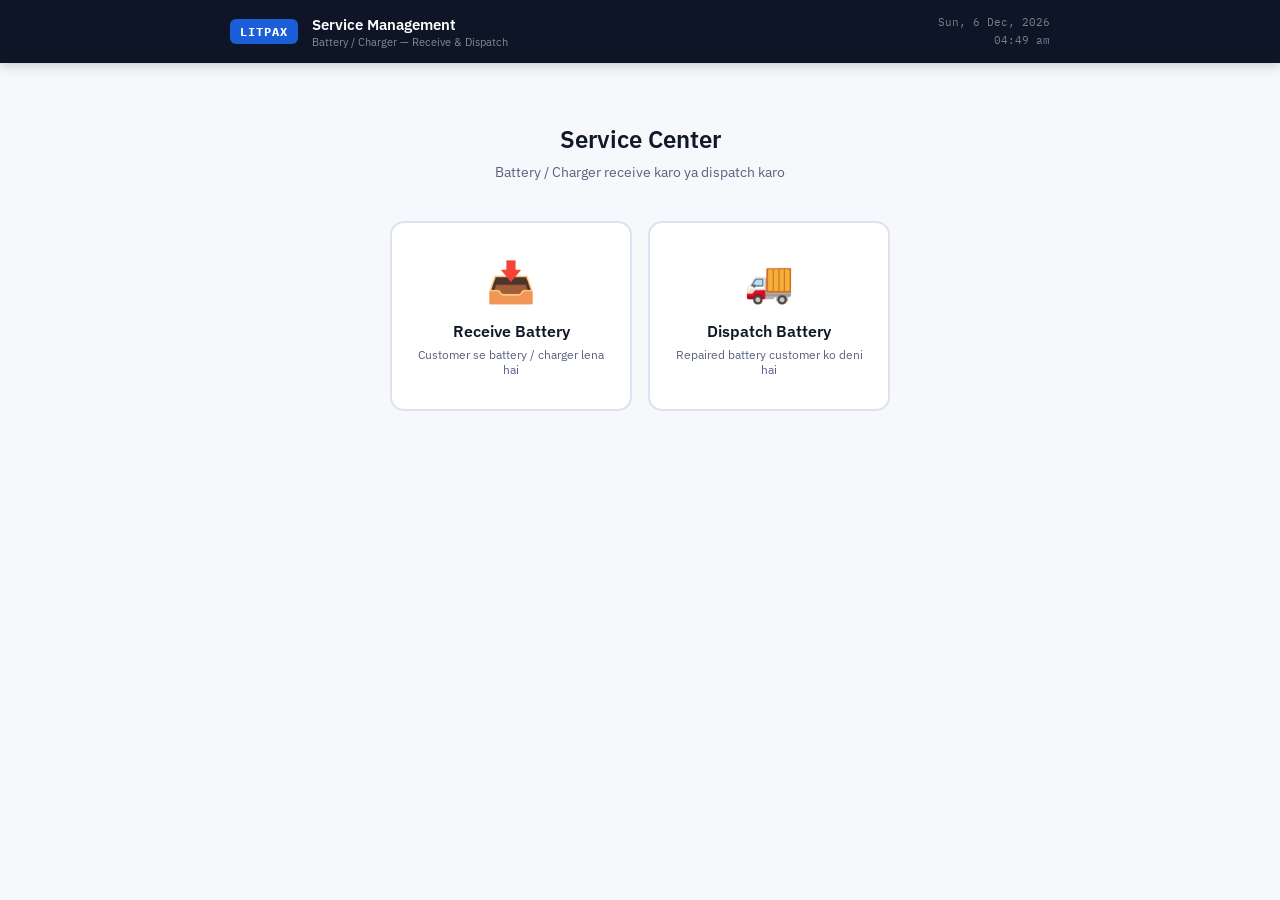
==== commit e8d0eb95: "Update index.html" ====
--- a/index.html
+++ b/index.html
@@ -335,10 +335,11 @@
           <div class="info-row"><span>Customer</span><span id="si_customer"></span></div>
           <div class="info-row"><span>Contact</span><span id="si_contact"></span></div>
           <div class="info-row"><span>Product</span><span id="si_product"></span></div>
-          <div class="info-row"><span>Battery Received Qty</span><span id="si_batteryReceivedQty"></span></div>
-          <div class="info-row"><span>Charger Received Qty</span><span id="si_chargerReceivedQty"></span></div>
-          <div class="info-row"><span>Already Dispatched</span><span id="si_dispatchedQty"></span></div>
-          <div class="info-row"><span style="font-weight:600">Pending Qty</span><span id="si_pendingQty" style="color:var(--danger);font-weight:600;font-family:'IBM Plex Mono',monospace"></span></div>
+          <div class="info-row"><span>Battery Qty Received</span><span id="si_batteryRcv"></span></div>
+          <div class="info-row"><span>Charger Qty Received</span><span id="si_chargerRcv"></span></div>
+          <div class="info-row"><span>🔋 Battery Pending</span><span id="si_batteryPending" style="color:var(--danger);font-weight:600"></span></div>
+          <div class="info-row"><span>⚡ Charger Pending</span><span id="si_chargerPending" style="color:var(--warning);font-weight:600"></span></div>
+          <div class="info-row"><span style="font-weight:600">Total Pending</span><span id="si_pendingQty" style="color:var(--danger);font-weight:600;font-family:'IBM Plex Mono',monospace"></span></div>
           <div class="info-row"><span>Received On</span><span id="si_receivedDate"></span></div>
         </div>
       </div>
@@ -357,9 +358,13 @@
             <label>Dispatch Date <span class="req">*</span></label>
             <input type="date" id="d_dispatchDate" required>
           </div>
-          <div class="form-group">
-            <label>Dispatched Qty <span class="req">*</span></label>
-            <input type="number" id="d_dispatchedQty" placeholder="0" min="1" required oninput="calcDispatchPending()">
+          <div class="form-group" id="grp_dBatteryQty">
+            <label>🔋 Battery Dispatch Qty</label>
+            <input type="number" id="d_batteryDispatchQty" placeholder="0" min="0" value="0" oninput="calcDispatchPending()">
+          </div>
+          <div class="form-group" id="grp_dChargerQty">
+            <label>⚡ Charger Dispatch Qty</label>
+            <input type="number" id="d_chargerDispatchQty" placeholder="0" min="0" value="0" oninput="calcDispatchPending()">
           </div>
           <div class="form-group">
             <label>Pending Qty (Auto)</label>
--- a/style.css
+++ b/style.css
@@ -0,0 +1,153 @@
+:root{--primary:#0d1526;--blue:#1a5fd8;--surface2:#f7f8fc;--surface3:#eef0f8;--border:#dde1f0;--text:#111827;--text2:#5a6080;--text3:#8890b0;--success:#00b894;--warning:#f9a825;--danger:#e17055;--accent:#e94560;--radius:10px;--shadow:0 2px 16px rgba(13,21,38,0.08);}
+*{box-sizing:border-box;margin:0;padding:0;}
+body{font-family:'IBM Plex Sans',sans-serif;background:var(--surface2);color:var(--text);min-height:100vh;padding-bottom:60px;}
+
+.header{background:var(--primary);color:white;position:sticky;top:0;z-index:100;box-shadow:0 2px 12px rgba(13,21,38,0.22);}
+.header-inner{max-width:860px;margin:0 auto;padding:14px 20px;display:flex;align-items:center;gap:14px;}
+.logo{background:var(--blue);color:white;font-size:12px;font-weight:700;padding:5px 10px;border-radius:6px;letter-spacing:1px;font-family:'IBM Plex Mono',monospace;}
+.header-text h1{font-size:15px;font-weight:600;color:white;}
+.header-text p{font-size:11px;color:rgba(255,255,255,0.5);margin-top:1px;}
+.header-date{margin-left:auto;text-align:right;font-family:'IBM Plex Mono',monospace;font-size:11px;color:rgba(255,255,255,0.45);line-height:1.6;}
+
+.main{max-width:860px;margin:0 auto;padding:20px;}
+
+.home-screen{text-align:center;padding:40px 20px;}
+.home-title{font-size:24px;font-weight:600;color:var(--text);margin-bottom:8px;}
+.home-sub{font-size:14px;color:var(--text2);margin-bottom:40px;}
+.mode-grid{display:grid;grid-template-columns:1fr 1fr;gap:16px;max-width:500px;margin:0 auto;}
+.mode-card{background:white;border:2px solid var(--border);border-radius:14px;padding:32px 20px;cursor:pointer;transition:all 0.2s;text-align:center;}
+.mode-card:hover{transform:translateY(-4px);box-shadow:0 12px 32px rgba(13,21,38,0.12);}
+.mode-card.receive:hover{border-color:var(--blue);}
+.mode-card.dispatch:hover{border-color:var(--success);}
+.mode-icon{font-size:40px;margin-bottom:14px;}
+.mode-title{font-size:16px;font-weight:600;color:var(--text);margin-bottom:6px;}
+.mode-sub{font-size:12px;color:var(--text2);}
+
+.screen{display:none;}
+.screen.active{display:block;}
+
+.screen-header{display:flex;align-items:center;gap:12px;margin-bottom:20px;}
+.back-btn{background:white;border:1.5px solid var(--border);padding:8px 14px;border-radius:8px;font-size:13px;font-weight:500;color:var(--text2);cursor:pointer;display:flex;align-items:center;gap:6px;font-family:'IBM Plex Sans',sans-serif;transition:all 0.2s;}
+.back-btn:hover{background:var(--surface3);}
+.screen-title{font-size:18px;font-weight:600;color:var(--text);}
+.screen-sub{font-size:13px;color:var(--text2);}
+
+.card{background:white;border-radius:var(--radius);border:1px solid var(--border);padding:20px;margin-bottom:14px;box-shadow:var(--shadow);}
+.card-label{font-size:11px;font-weight:600;text-transform:uppercase;letter-spacing:0.8px;color:var(--text3);margin-bottom:14px;display:flex;align-items:center;gap:6px;}
+.card-label::after{content:'';flex:1;height:1px;background:var(--border);}
+
+.repair-id-box{background:#e8f0fe;border:1.5px solid #b3d0f7;border-radius:8px;padding:12px 16px;display:flex;align-items:center;justify-content:space-between;margin-bottom:14px;}
+.repair-id-label{font-size:11px;color:var(--blue);font-weight:600;text-transform:uppercase;letter-spacing:0.5px;}
+.repair-id-value{font-family:'IBM Plex Mono',monospace;font-size:16px;font-weight:700;color:var(--blue);}
+
+.form-grid{display:grid;grid-template-columns:1fr 1fr;gap:14px;}
+.form-grid .full{grid-column:1/-1;}
+@media(max-width:580px){.form-grid{grid-template-columns:1fr;}.form-grid .full{grid-column:1;}.mode-grid{grid-template-columns:1fr;}}
+.form-group{display:flex;flex-direction:column;gap:5px;}
+.form-group label{font-size:12px;font-weight:500;color:var(--text2);}
+.req{color:var(--accent);font-size:13px;}
+.form-group input,.form-group select,.form-group textarea{padding:10px 12px;border:1.5px solid var(--border);border-radius:8px;font-size:14px;font-family:'IBM Plex Sans',sans-serif;color:var(--text);background:var(--surface2);transition:all 0.2s;outline:none;width:100%;}
+.form-group input:focus,.form-group select:focus,.form-group textarea:focus{border-color:var(--blue);background:white;box-shadow:0 0 0 3px rgba(26,95,216,0.08);}
+.form-group textarea{resize:vertical;min-height:80px;}
+
+.form-group input:disabled,.form-group select:disabled,.form-group textarea:disabled{background:#f0f0f0 !important;border-color:#d0d0d0 !important;color:#aaa !important;cursor:not-allowed !important;opacity:0.6;}
+.field-disabled-wrap label{color:#bbb !important;}
+
+.radio-group{display:flex;flex-wrap:wrap;gap:8px;}
+.radio-opt{display:flex;align-items:center;gap:6px;padding:8px 14px;border:1.5px solid var(--border);border-radius:8px;cursor:pointer;font-size:13px;color:var(--text2);background:var(--surface2);transition:all 0.2s;user-select:none;}
+.radio-opt input{display:none;}
+.radio-opt.selected{border-color:var(--blue);background:#e8f0fe;color:var(--blue);font-weight:500;}
+.radio-opt.selected-both{border-color:#7c3aed;background:#f3e8ff;color:#7c3aed;font-weight:500;}
+.radio-dot{width:14px;height:14px;border-radius:50%;border:2px solid var(--text3);display:flex;align-items:center;justify-content:center;flex-shrink:0;}
+.radio-opt.selected .radio-dot{border-color:var(--blue);background:var(--blue);}
+.radio-opt.selected-both .radio-dot{border-color:#7c3aed;background:#7c3aed;}
+.radio-opt.selected .radio-dot::after,.radio-opt.selected-both .radio-dot::after{content:'';width:5px;height:5px;background:white;border-radius:50%;}
+
+.tag-group{display:flex;flex-wrap:wrap;gap:8px;}
+.tag-opt{padding:8px 14px;border-radius:8px;border:1.5px solid var(--border);font-size:13px;cursor:pointer;transition:all 0.2s;color:var(--text2);background:var(--surface2);user-select:none;}
+.tag-opt.yes.selected{background:#e8f8f4;border-color:var(--success);color:#00856e;}
+.tag-opt.no.selected{background:#fff0ec;border-color:var(--danger);color:#c0392b;}
+.tag-opt.partial.selected{background:#fff8e6;border-color:var(--warning);color:#9a7b00;}
+
+.section-divider{font-size:11px;font-weight:600;text-transform:uppercase;letter-spacing:0.8px;padding:6px 12px;border-radius:6px;margin-bottom:10px;}
+.section-divider.battery{color:#1a5fd8;background:#e8f0fe;}
+.section-divider.charger{color:#00856e;background:#e8f8f4;}
+
+.product-section{transition:opacity 0.2s;}
+.product-section.disabled{opacity:0.35;pointer-events:none;}
+
+.loading-box{text-align:center;padding:40px;color:var(--text2);}
+.loading-spinner{width:32px;height:32px;border:3px solid var(--border);border-top-color:var(--blue);border-radius:50%;animation:spin 0.8s linear infinite;margin:0 auto 12px;}
+@keyframes spin{to{transform:rotate(360deg);}}
+.pending-list{display:flex;flex-direction:column;gap:10px;}
+
+.selected-info{background:#e8f0fe;border:1.5px solid #b3d0f7;border-radius:8px;padding:14px 16px;margin-bottom:14px;}
+.selected-info-title{font-size:11px;color:var(--blue);font-weight:600;text-transform:uppercase;letter-spacing:0.5px;margin-bottom:8px;}
+.info-row{display:flex;justify-content:space-between;font-size:13px;padding:4px 0;border-bottom:0.5px solid #b3d0f7;}
+.info-row:last-child{border-bottom:none;}
+.info-row span:first-child{color:var(--text2);}
+.info-row span:last-child{font-weight:500;color:var(--text);}
+
+.nav-btns{display:flex;justify-content:space-between;align-items:center;margin-top:24px;gap:12px;}
+.btn-back-nav{padding:12px 24px;border-radius:8px;border:1.5px solid var(--border);background:white;font-size:14px;font-weight:500;color:var(--text2);cursor:pointer;font-family:'IBM Plex Sans',sans-serif;transition:all 0.2s;}
+.btn-next{padding:12px 28px;border-radius:8px;border:none;background:var(--primary);color:white;font-size:14px;font-weight:600;cursor:pointer;font-family:'IBM Plex Sans',sans-serif;transition:all 0.2s;}
+.btn-next:hover{background:var(--blue);}
+.btn-submit-receive{padding:12px 28px;border-radius:8px;border:none;background:var(--blue);color:white;font-size:14px;font-weight:600;cursor:pointer;font-family:'IBM Plex Sans',sans-serif;}
+.btn-submit-dispatch{padding:12px 28px;border-radius:8px;border:none;background:var(--success);color:white;font-size:14px;font-weight:600;cursor:pointer;font-family:'IBM Plex Sans',sans-serif;}
+
+.steps-nav{display:flex;gap:8px;margin-bottom:20px;overflow-x:auto;scrollbar-width:none;}
+.steps-nav::-webkit-scrollbar{display:none;}
+.step-btn{display:flex;align-items:center;gap:6px;padding:8px 14px;border-radius:30px;border:1.5px solid var(--border);background:white;font-size:12px;font-weight:500;color:var(--text2);cursor:pointer;white-space:nowrap;font-family:'IBM Plex Sans',sans-serif;}
+.step-btn.active{background:var(--primary);color:white;border-color:var(--primary);}
+.step-btn.done{background:#e8f8f4;color:var(--success);border-color:var(--success);}
+.step-num{width:18px;height:18px;border-radius:50%;background:var(--surface3);font-size:10px;font-weight:600;display:flex;align-items:center;justify-content:center;}
+.step-btn.active .step-num{background:var(--blue);color:white;}
+.step-btn.done .step-num{background:var(--success);color:white;}
+.form-section{display:none;}
+.form-section.active{display:block;}
+
+.success-screen{display:none;text-align:center;padding:60px 20px;}
+.success-icon{width:72px;height:72px;border-radius:50%;display:flex;align-items:center;justify-content:center;font-size:32px;margin:0 auto 20px;animation:pop 0.4s ease;}
+.success-icon.receive{background:#e8f0fe;}
+.success-icon.dispatch{background:#e8f8f4;}
+@keyframes pop{0%{transform:scale(0.5);opacity:0}100%{transform:scale(1);opacity:1}}
+.success-screen h2{font-size:22px;font-weight:600;margin-bottom:8px;}
+.success-screen p{font-size:14px;color:var(--text2);margin-bottom:10px;}
+.big-id{display:inline-block;border-radius:8px;padding:12px 24px;font-family:'IBM Plex Mono',monospace;font-size:18px;font-weight:700;margin-bottom:8px;}
+.big-id.receive{background:#e8f0fe;color:var(--blue);}
+.big-id.dispatch{background:#e8f8f4;color:#00856e;}
+.id-note{font-size:12px;color:var(--text2);margin-bottom:24px;}
+.summary-row{display:flex;justify-content:space-between;padding:9px 0;border-bottom:1px solid var(--border);font-size:13px;}
+.summary-row:last-child{border-bottom:none;}
+.summary-row span:first-child{color:var(--text2);}
+.summary-row span:last-child{font-weight:500;max-width:55%;text-align:right;}
+.btn-home{padding:12px 28px;border-radius:8px;border:none;background:var(--primary);color:white;font-size:14px;font-weight:600;cursor:pointer;font-family:'IBM Plex Sans',sans-serif;margin-right:8px;}
+.btn-new-entry{padding:12px 28px;border-radius:8px;border:1.5px solid var(--border);background:white;color:var(--text2);font-size:14px;font-weight:500;cursor:pointer;font-family:'IBM Plex Sans',sans-serif;}
+
+.toast{position:fixed;bottom:20px;left:50%;transform:translateX(-50%);background:var(--primary);color:white;padding:12px 24px;border-radius:30px;font-size:13px;font-weight:500;z-index:999;opacity:0;transition:opacity 0.3s;pointer-events:none;}
+.toast.show{opacity:1;}
+.error-box{background:#fff0ec;border:1.5px solid var(--danger);border-radius:8px;padding:12px 16px;font-size:13px;color:#c0392b;margin-bottom:14px;display:none;}
+.btn-pdf{padding:12px 28px;border-radius:8px;border:none;background:#e74c3c;color:white;font-size:14px;font-weight:600;cursor:pointer;font-family:'IBM Plex Sans',sans-serif;margin-right:8px;}
+
+@media print{
+  *{-webkit-print-color-adjust:exact!important;print-color-adjust:exact!important;}
+  body{background:white!important;margin:0;padding:0;}
+  .header,.steps-nav,.nav-btns,.btn-home,.btn-new-entry,.btn-pdf,.btn-new-entry,#toast,.screen-header{display:none!important;}
+  .main{padding:0!important;max-width:100%!important;}
+  .screen{display:none!important;}
+  #receiveScreen{display:block!important;}
+  .success-screen{display:block!important;padding:20px!important;text-align:left!important;}
+  .card{box-shadow:none!important;border:1px solid #ddd!important;break-inside:avoid;}
+  .receipt-header{display:flex!important;}
+  .big-id{font-size:14px!important;padding:6px 12px!important;}
+}
+
+.receipt-header{display:flex;align-items:center;justify-content:space-between;border-bottom:2px solid #1a5fd8;padding-bottom:12px;margin-bottom:16px;}
+.receipt-logo{font-size:22px;font-weight:800;color:#1a5fd8;letter-spacing:2px;}
+.receipt-title{font-size:11px;color:#5a6080;}
+.receipt-table{width:100%;border-collapse:collapse;margin-top:8px;}
+.receipt-table td{padding:7px 10px;border:1px solid #dde1f0;font-size:12px;}
+.receipt-table td:first-child{font-weight:600;background:#f7f8fc;width:40%;color:#5a6080;}
+.receipt-table td:last-child{color:#111827;}
+.receipt-section{font-size:10px;font-weight:700;text-transform:uppercase;letter-spacing:1px;color:#8890b0;padding:8px 10px;background:#f7f8fc;border:1px solid #dde1f0;border-bottom:none;}
+.receipt-footer{margin-top:16px;padding-top:10px;border-top:1px solid #dde1f0;display:flex;justify-content:space-between;font-size:10px;color:#8890b0;}
